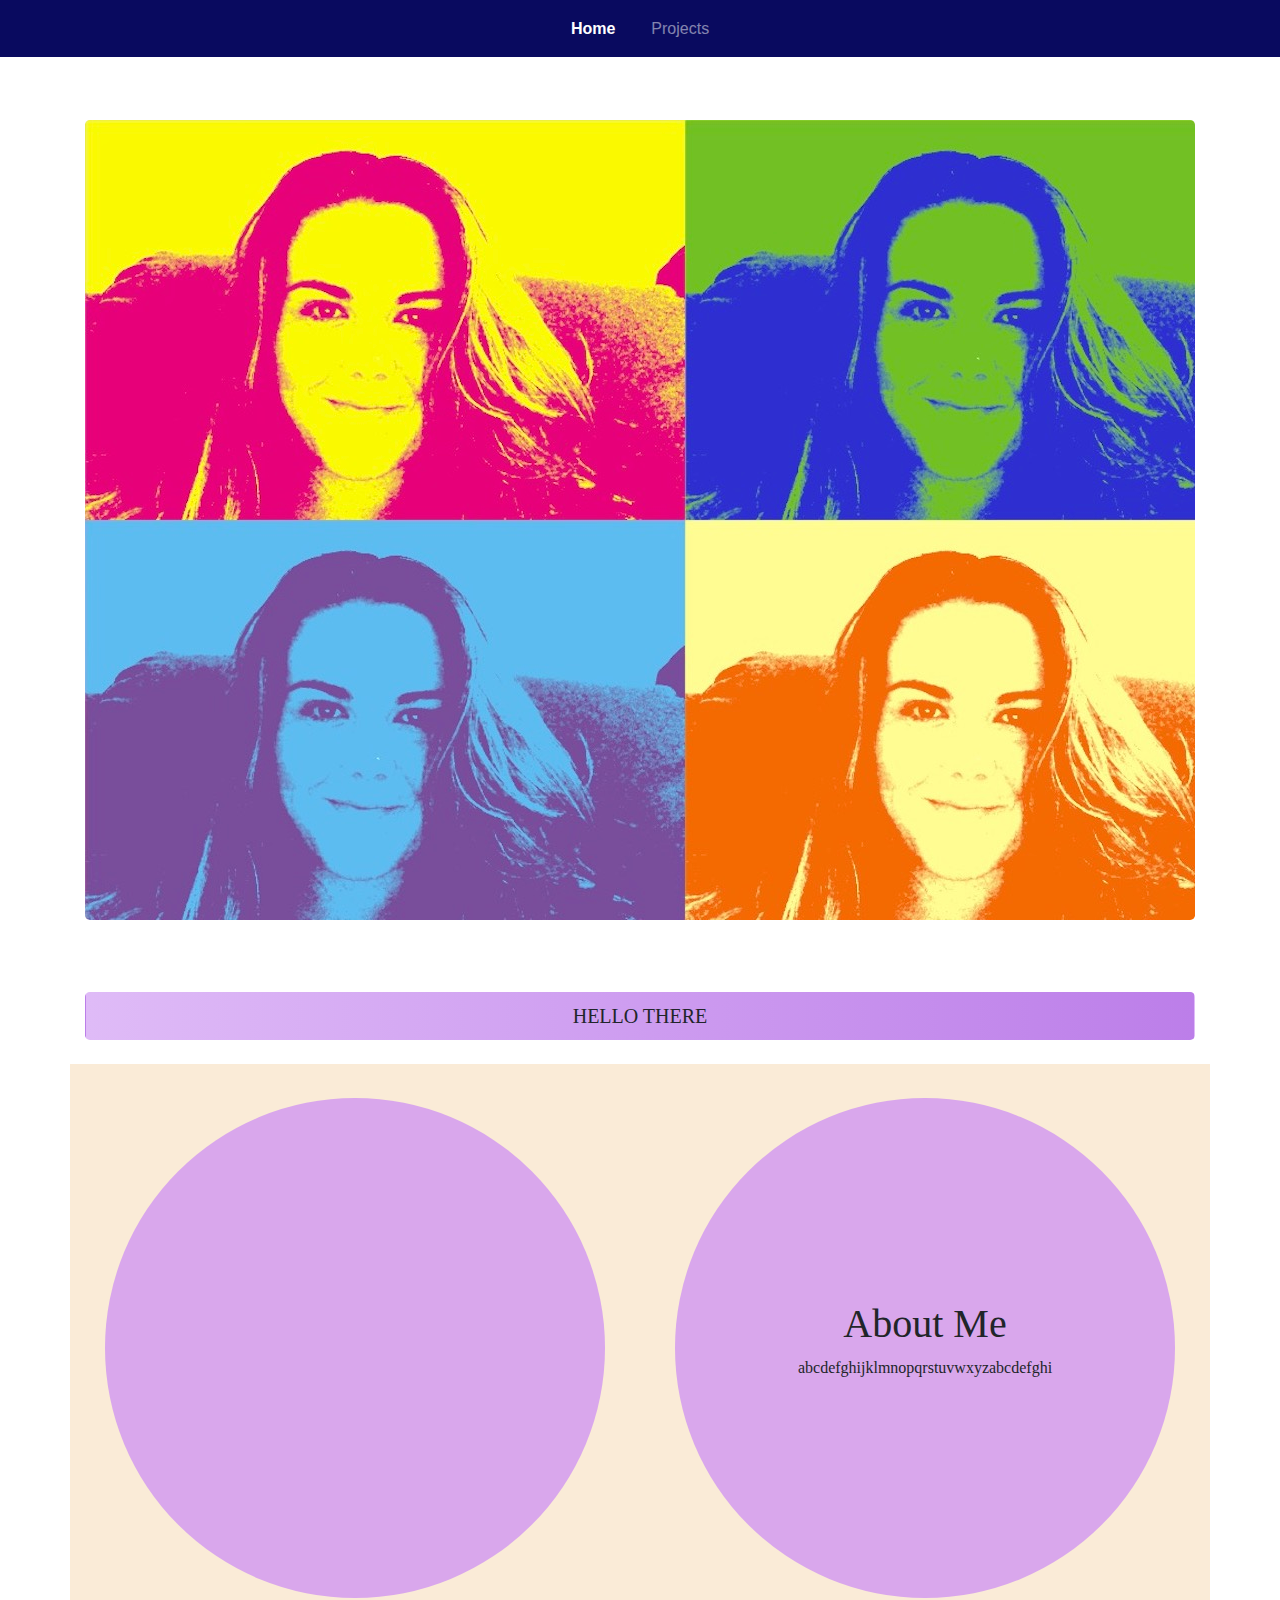
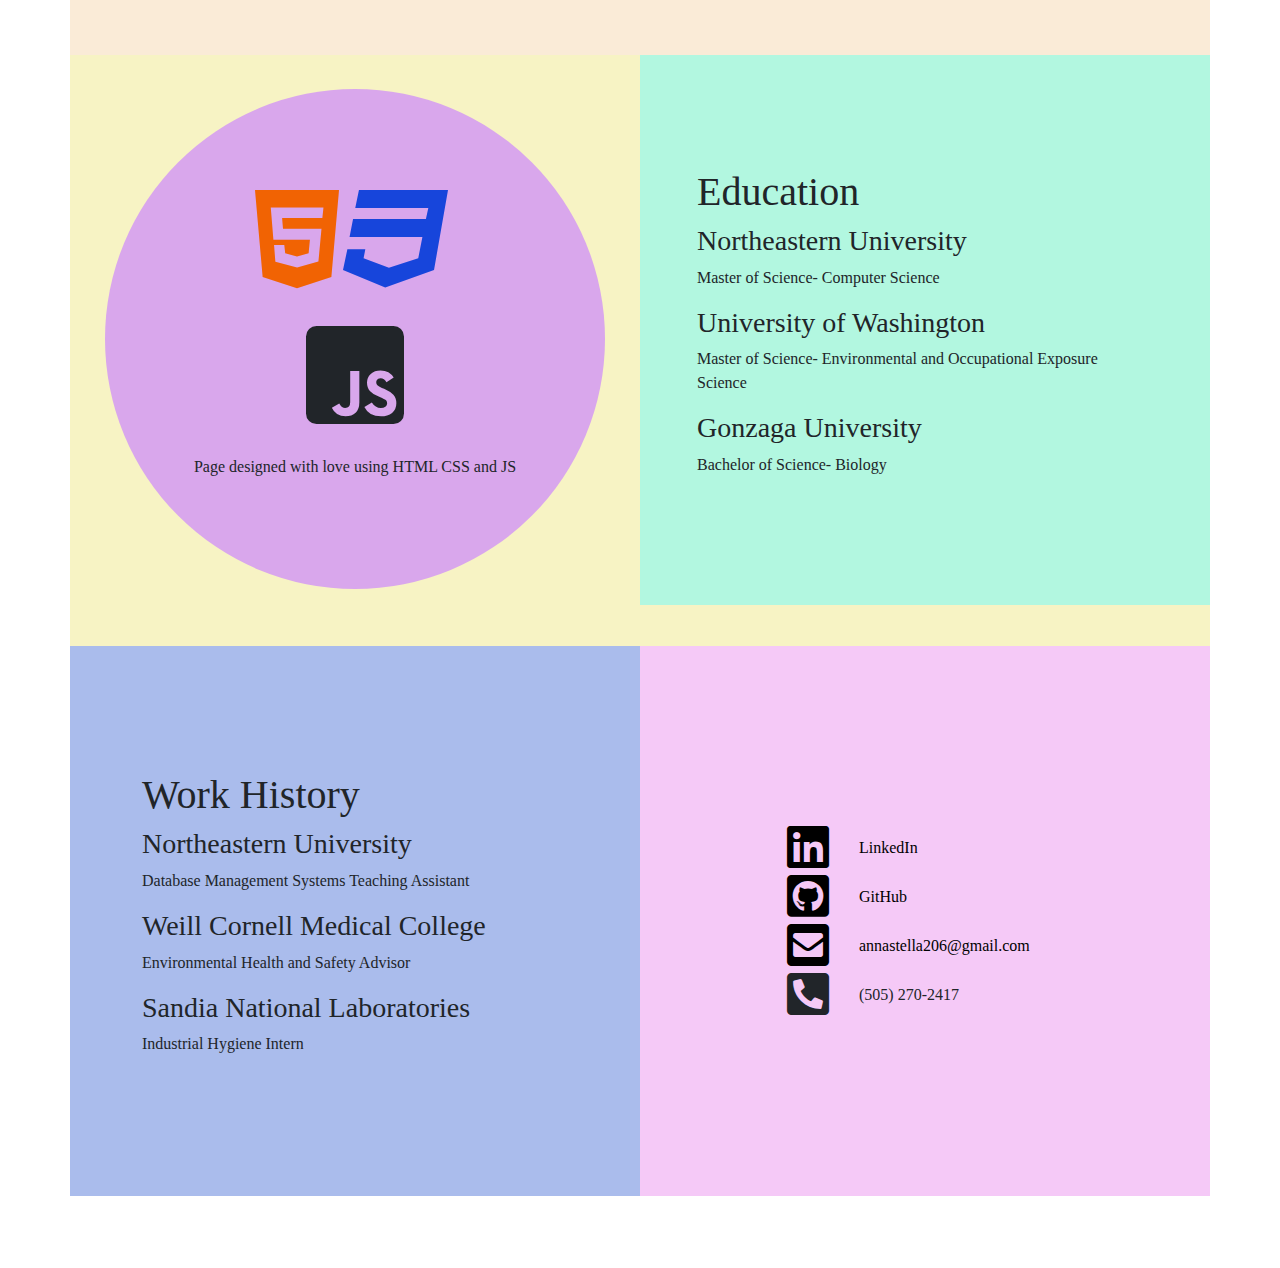
==== index.html @ 169d5876 "Index and project responsive" ====
<!DOCTYPE html>

<html lang="en">
    <head>
        <meta charset="utf-8"/>
        <meta name="viewport" content="width=device-width, initial-scale=1"/>
        <link rel="stylesheet" href="https://stackpath.bootstrapcdn.com/bootstrap/4.4.1/css/bootstrap.min.css" 
        integrity="sha384-Vkoo8x4CGsO3+Hhxv8T/Q5PaXtkKtu6ug5TOeNV6gBiFeWPGFN9MuhOf23Q9Ifjh" crossorigin="anonymous">
        <link href="/font-awesome/css/all.css" rel="stylesheet"/>
        <link href="styles.css" rel="stylesheet"/>
        <script src="/script.js"></script>
        <title>Anna Norte</title>
    </head>
    <body>
        <header>
        <div class="container-fluid">
            <nav class="navbar fixed-top navbar-expand-lg navbar-dark custom-navbar-center" style="background-color: rgb(9, 10, 95);">
                <button class="navbar-toggler" type="button" data-toggle="collapse" data-target="#navigation" aria-controls="navigation" aria-expanded="false" aria-label="Toggle navigation">
                    <span class="navbar-toggler-icon"></span>
                </button>
                <div class="collapse navbar-collapse justify-content-center" id="navigation" style="font-family: 'Lucida Sans', 'Lucida Sans Regular', 'Lucida Grande', 'Lucida Sans Unicode', Geneva, Verdana, sans-serif;">
                    <ul class="navbar-nav">
                        <li class="nav-item custom-nav-item">
                            <a class="nav-link active" href="#">
                                <div>Home</div>
                            </a>
                        </li>
                        <li class="nav-item custom-nav-item">
                            <a class="nav-link" href="/projects.html">
                                <div>Projects</div>
                            </a>
                        </li>
                    </ul>
                </div>
            </nav>
        </div>
        </header><br/><br/><br/><br/><br/>

        <div class="main container">
            <div class="jumbotron"></div>
            <br/><br/><br/>
            <a href="/projects.html"><button type="button" class="btn btn-lg the-button col-12">Hello There</button></a>
            <br/>
            <br/>
            <div class="row" style="background-color: antiquewhite;">
                <div class="col-auto frame">
                    <!-- <img class="anna" src="/anna_600.jpg"/> -->
                    <img class="anna" src="/anna_600.jpg"/>
                    <!-- <img src="LOGO2.jpeg" style="margin-top: 10%; margin-left: 7%; height: 80%;"/> -->
                </div>
                <div class="col-auto frame">
                    <div class="frame-text">
                    <h1 style="text-align: center;">About Me</h1>
                    <p style="text-align: center;">
                        abcdefghijklmnopqrstuvwxyzabcdefghi
                    </p>
                    </div>
                </div>
            </div>
            <div class="row" style="background-color: rgb(247, 243, 196);">
                <div class="col-auto frame">
                    <div class="frame-text" style="text-align: center;">
                        <i class="fab fa-html5 fa-7x" style="color:  rgb(241, 99, 3);"></i>
                        <i class="fab fa-css3 fa-7x" style="color:  rgb(23, 69, 219);"></i>
                        <br/><br/>
                        <i class="fab fa-js-square fa-7x"></i>
                        <!-- <i class="fab fa-bootstrap fa-5x" style="color:  rgb(96, 45, 236);"></i> -->
                        <p><br/>Page designed with love using HTML CSS and JS
                    </div>
                </div>
                <div class="col-lg-6 col-md-12 col-sm-12  the-flex" style="background-color: rgb(178, 247, 224); height: 550px; border-radius: 0%;">
                    <div class="row frame-text">
                        <!-- <div class="col-2 my-auto"> -->
                        <!-- <div class="col-4" style="margin-top: 0.1%;"></div> -->
                            <!-- <i class="fa fa-graduation-cap fa-7x"></i> -->
                            <!-- <br/><br/> -->
                        <!-- </div> -->
                        <div class="col-12">
                            <h1>Education</h1>
                            <h3>Northeastern University</h3>
                            <p> Master of Science- Computer Science </p>
                            <h3>University of Washington</h3>
                            <p> Master of Science- Environmental and Occupational Exposure Science </p>
                            <h3>Gonzaga University</h3>
                            <p> Bachelor of Science- Biology </p>
                        </div>
                    </div>
                </div>
            </div>
            <div class="row" style="background-color: rgb(247, 243, 196);">
                <div class="col-lg-6 col-md-12 col-sm-12  the-flex" style="background-color: rgb(170, 188, 236); height: 550px; border-radius: 0%;">
                    <div class="col-12 frame-text">
                        <h1>Work History</h1>
                        <h3>Northeastern University</h3>
                        <p> Database Management Systems Teaching Assistant </p>
                        <h3>Weill Cornell Medical College</h3>
                        <p> Environmental Health and Safety Advisor </p>
                        <h3>Sandia National Laboratories</h3>
                        <p> Industrial Hygiene Intern </p>
                    </div>
                </div>
                <div class="col-lg-6 col-md-12 col-sm-12 the-flex" style="background-color: rgb(245, 201, 247); height: 550px; border-radius: 0%;">
                    <div class="frame-text">
                    <div class="row">
                        <div class="col-4" style="text-align: end;">
                            <a class="contacts" href="https://www.linkedin.com/in/annanorte/"><i class="fab fa-linkedin fa-3x"></i></a>
                        </div>
                        <div class="col-7 my-auto" style="text-align: start;">
                            <a class="contacts" href="https://www.linkedin.com/in/annanorte/"> LinkedIn </a>
                        </div>
                    </div>
                    <div class="row">
                        <div class="col-4" style="text-align: end;">
                            <a class="contacts" href="https://github.com/annastella123"><i class="fab fa-github-square fa-3x"></i></a>
                        </div>
                        <div class="col-7 my-auto" style="text-align: start;">
                            <a class="contacts" href="https://github.com/annastella123"> GitHub </a>
                        </div>
                    </div>
                    <div class="row">
                        <div class="col-4" style="text-align: end;">
                            <a class="contacts" href="mailto: annastella206@gmail.com"><i class="fa fa-envelope-square fa-3x"></i></a>
                        </div>
                        <div class="col-7 my-auto" style="text-align: start;">
                            <a class="contacts" href="mailto: annastella206@gmail.com"> annastella206@gmail.com </a>
                        </div>
                    </div>
                    <div class="row">
                        <div class="col-4" style="text-align: end;">
                            <i class="fa fa-phone-square-alt fa-3x"></i>
                        </div>
                        <div class="col-7 my-auto" style="text-align: start;">
                            <a> (505) 270-2417 </a> 
                        </div>
                    </div>
                    </div>
                </div>
            </div>
        </div>

        </div>


        <br/><br/><br/>
        <footer style="color:  rgb(31, 130, 223);">
            <!-- <i class="fa fa-database fa-5x"></i>
            <i class="far fa-star fa-5x"></i>
            <i class="fab fa-google fa-5x"></i>
            <i class="fab fa-node fa-5x"></i>
            <i class="fab fa-android fa-5x" style="color:  rgb(118, 230, 151);"></i>
            <i class="fab fa-bootstrap fa-5x" style="color:  rgb(96, 45, 236);"></i>
            <i class="fab fa-youtube-square fa-5x" style="color:  rgb(211, 40, 63);"></i> -->
        </footer>
        <script src="https://code.jquery.com/jquery-3.4.1.slim.min.js" integrity="sha384-J6qa4849blE2+poT4WnyKhv5vZF5SrPo0iEjwBvKU7imGFAV0wwj1yYfoRSJoZ+n" crossorigin="anonymous"></script>
        <script src="https://cdn.jsdelivr.net/npm/popper.js@1.16.0/dist/umd/popper.min.js" integrity="sha384-Q6E9RHvbIyZFJoft+2mJbHaEWldlvI9IOYy5n3zV9zzTtmI3UksdQRVvoxMfooAo" crossorigin="anonymous"></script>
        <script src="https://stackpath.bootstrapcdn.com/bootstrap/4.4.1/js/bootstrap.min.js" integrity="sha384-wfSDF2E50Y2D1uUdj0O3uMBJnjuUD4Ih7YwaYd1iqfktj0Uod8GCExl3Og8ifwB6" crossorigin="anonymous"></script>
    </body>
---- styles.css ----
body {
    /* background-color: rgb(212, 218, 250); */
    background-color: white;
    /* background: url(/1200.jpg) no-repeat; */
    background-size: cover;
    /* font-family: Arial, Helvetica, sans-serif; */
    font-family: Georgia, 'Times New Roman', Times, serif;
}

img {
    display: inline;
    margin: 0 auto;
    height: 100%;
    width: auto;
}

.frame {
    margin: auto;
    margin-top: 3%;
    margin-bottom: 5%;
    width: 500px;
    height: 500px;
    position: relative;
    overflow: hidden;
    border-radius: 50%;
    /* background-color: rgb(223, 187, 247); */
    background-color: rgb(217, 167, 236);
}
.frame-text {
    width: 80%;
    height: auto;
    position: absolute;
    top: 50%;
    left: 50%;
    transform: translate(-50%, -50%);
    word-wrap:break-word ;
}

.post-it {
    margin: 15%;
}

#navigation {
    margin-top: 1px;
    margin-bottom: 0;
}
.custom-nav-item{
    margin-inline-start: 10px;
    margin-inline-end: 10px;
    text-align: center;
}

.nav-item a:hover{
    text-decoration: none;
    font-weight: bold;
}

.nav-item a.active{
    font-weight: bold;
}

#logo{
    padding: 5px;
    width: 70%;
}

.nav-link span{
    vertical-align: top;
}

.jumbotron{
    margin: auto;
    width: 100%;
}
.the-button {
    background: linear-gradient(to right, rgb(223, 187, 247), rgb(188, 126, 233));
    font-weight: 50;
    text-transform: uppercase;
}
.the-button:hover {
    background: linear-gradient(to left, rgb(223, 187, 247), rgb(188, 126, 233));
}

.contacts {
    color: black;
}

.contacts:hover {
    color:rgb(42, 113, 219);
    text-decoration: none;
}

.anna {
    display: inline;
    margin: 0 auto;
    height: 100%;
    width: auto;
    margin-left: -15px; 
}

@media (min-width: 1200px) {
    .jumbotron{
        background: url(/1200.jpg) no-repeat;
        background-size: cover;
        height: 800px;
    }
}

@media (min-width: 992px) and (max-width: 1199px) {
    .jumbotron{
        background: url(/992.jpg) no-repeat;
        background-size: cover;
        height: 661px;
    }
    .video {
        width: 450px;
        height: 315px;
    }
    .the-flex {
        flex: none;
        max-width: none;
    }
}

@media (min-width: 768px) and (max-width: 991px) {
    .jumbotron{
        background: url(/768.jpg) no-repeat;
        background-size: cover;
        height: 511px;
    }
    
    .video {
        width: 300px;
        height: 200px;
    }
}

@media (min-width: 525px) and  (max-width: 767px) {
    .jumbotron{
        background: url(/375.jpg) no-repeat;
        background-size: cover;
        background-position: center;
        height: 300px;
    }
    .frame {
        margin: none;
        margin-top: 0%;
        margin-bottom: 0%;
        width: 550px;
        height: 550px;
        position: relative;
        overflow: hidden;
        border-radius: 0%;
        /* background-color: rgb(223, 187, 247); */
        background-color: rgb(217, 167, 236);
    }
    .video {
        width: 300px;
        height: 200px;
    }
}

@media (max-width: 524px) {
    .jumbotron{
        background: url(/375.jpg) no-repeat;
        background-size: cover;
        background-position: center;
        height: 300px;
    }
    .frame {
        margin: none;
        margin-top: 0%;
        margin-bottom: 0%;
        width: 550px;
        height: 550px;
        position: relative;
        overflow: hidden;
        border-radius: 0%;
        /* background-color: rgb(223, 187, 247); */
        background-color: rgb(217, 167, 236);
    }
    .anna {
        margin: auto;
        width: 355px;
        height: 355px;
        position: absolute;
        top: 50%;
        left: 50%;
        transform: translate(-50%, -50%);
    }
    .video {
        width: 300px;
        height: 200px;
    }
}
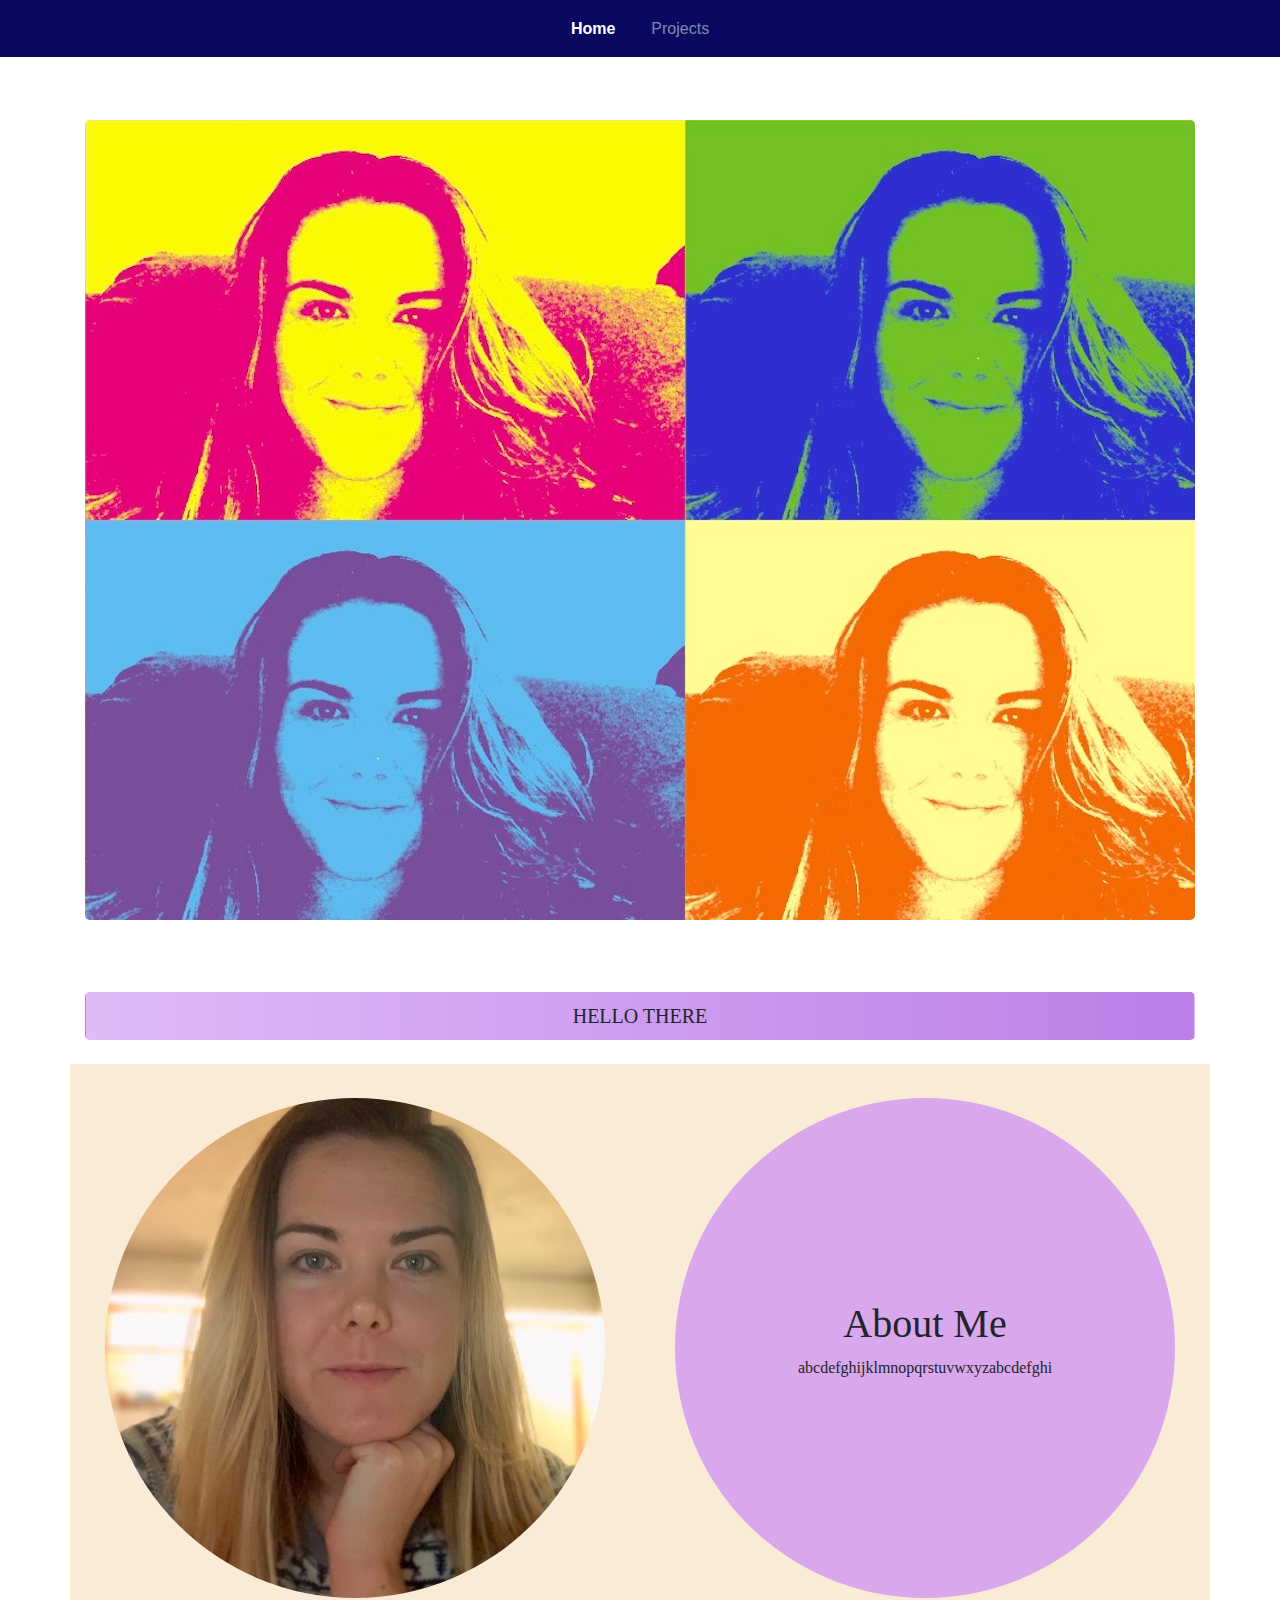
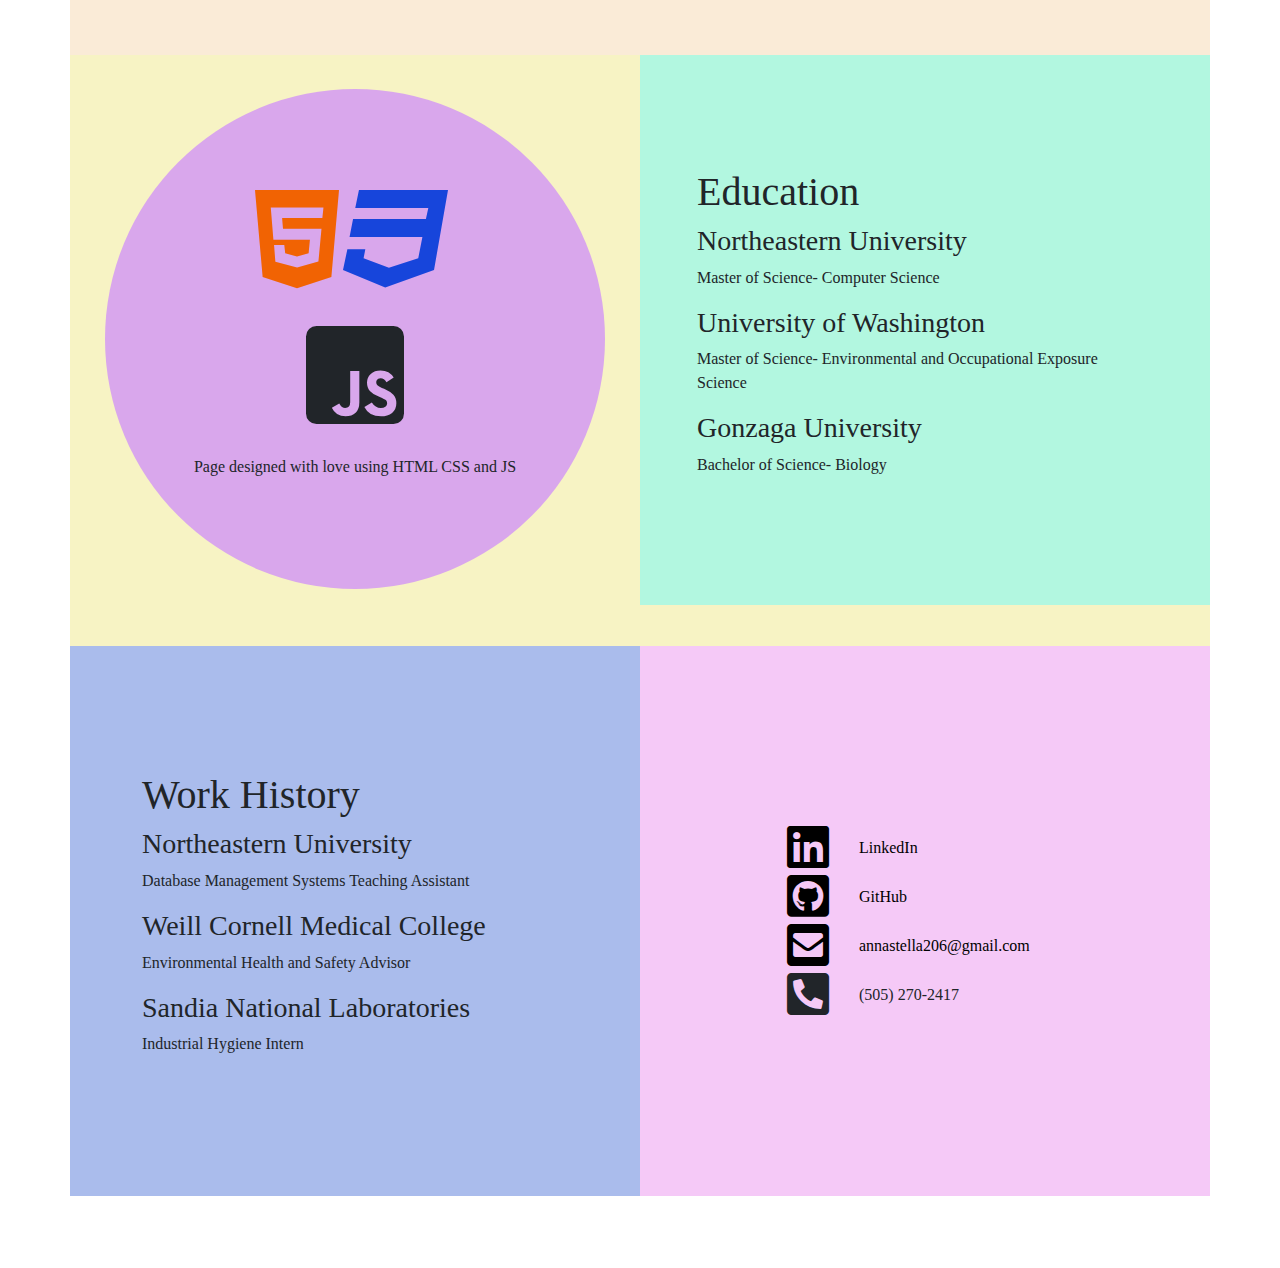
==== commit 2d44ecfb: "Images" ====
--- a/index.html
+++ b/index.html
@@ -45,7 +45,7 @@
             <div class="row" style="background-color: antiquewhite;">
                 <div class="col-auto frame">
                     <!-- <img class="anna" src="/anna_600.jpg"/> -->
-                    <img class="anna" src="/anna_600.jpg"/>
+                    <img class="anna" src="images/anna_600.jpg"/>
                     <!-- <img src="LOGO2.jpeg" style="margin-top: 10%; margin-left: 7%; height: 80%;"/> -->
                 </div>
                 <div class="col-auto frame">
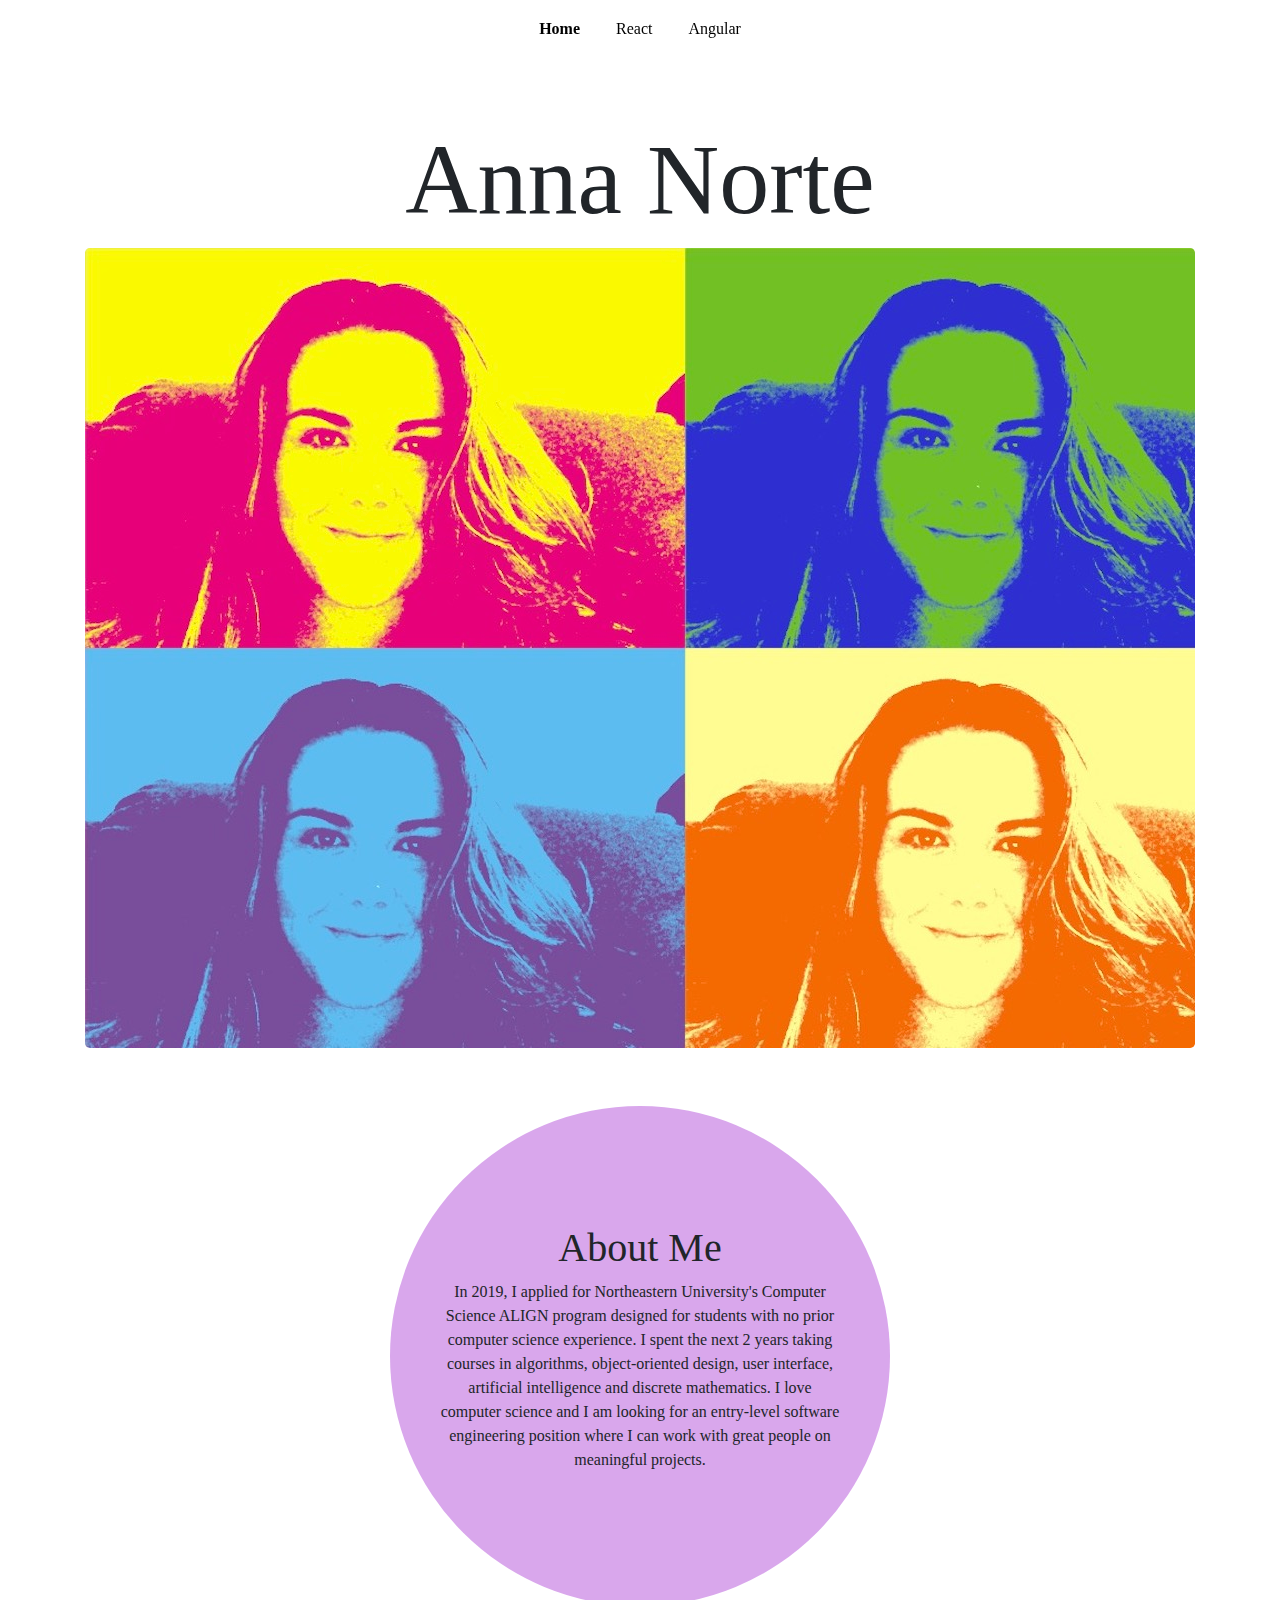
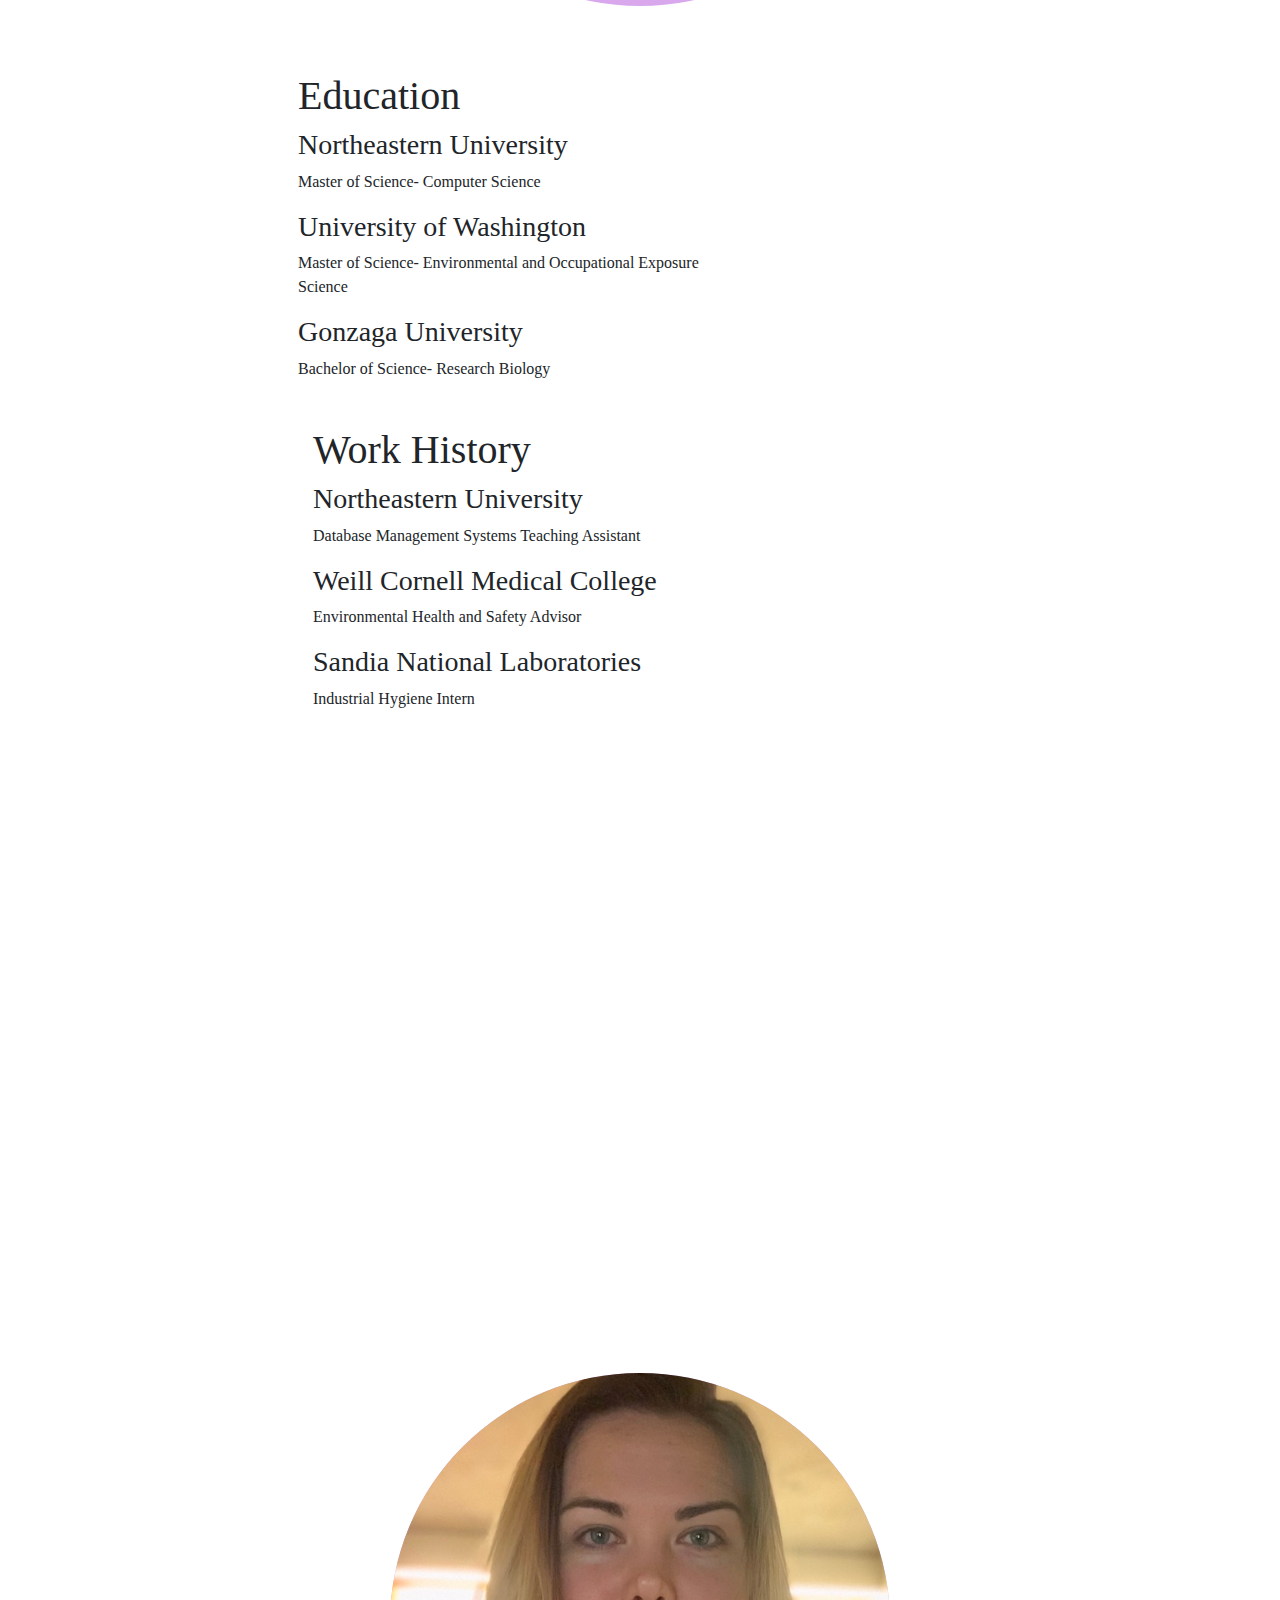
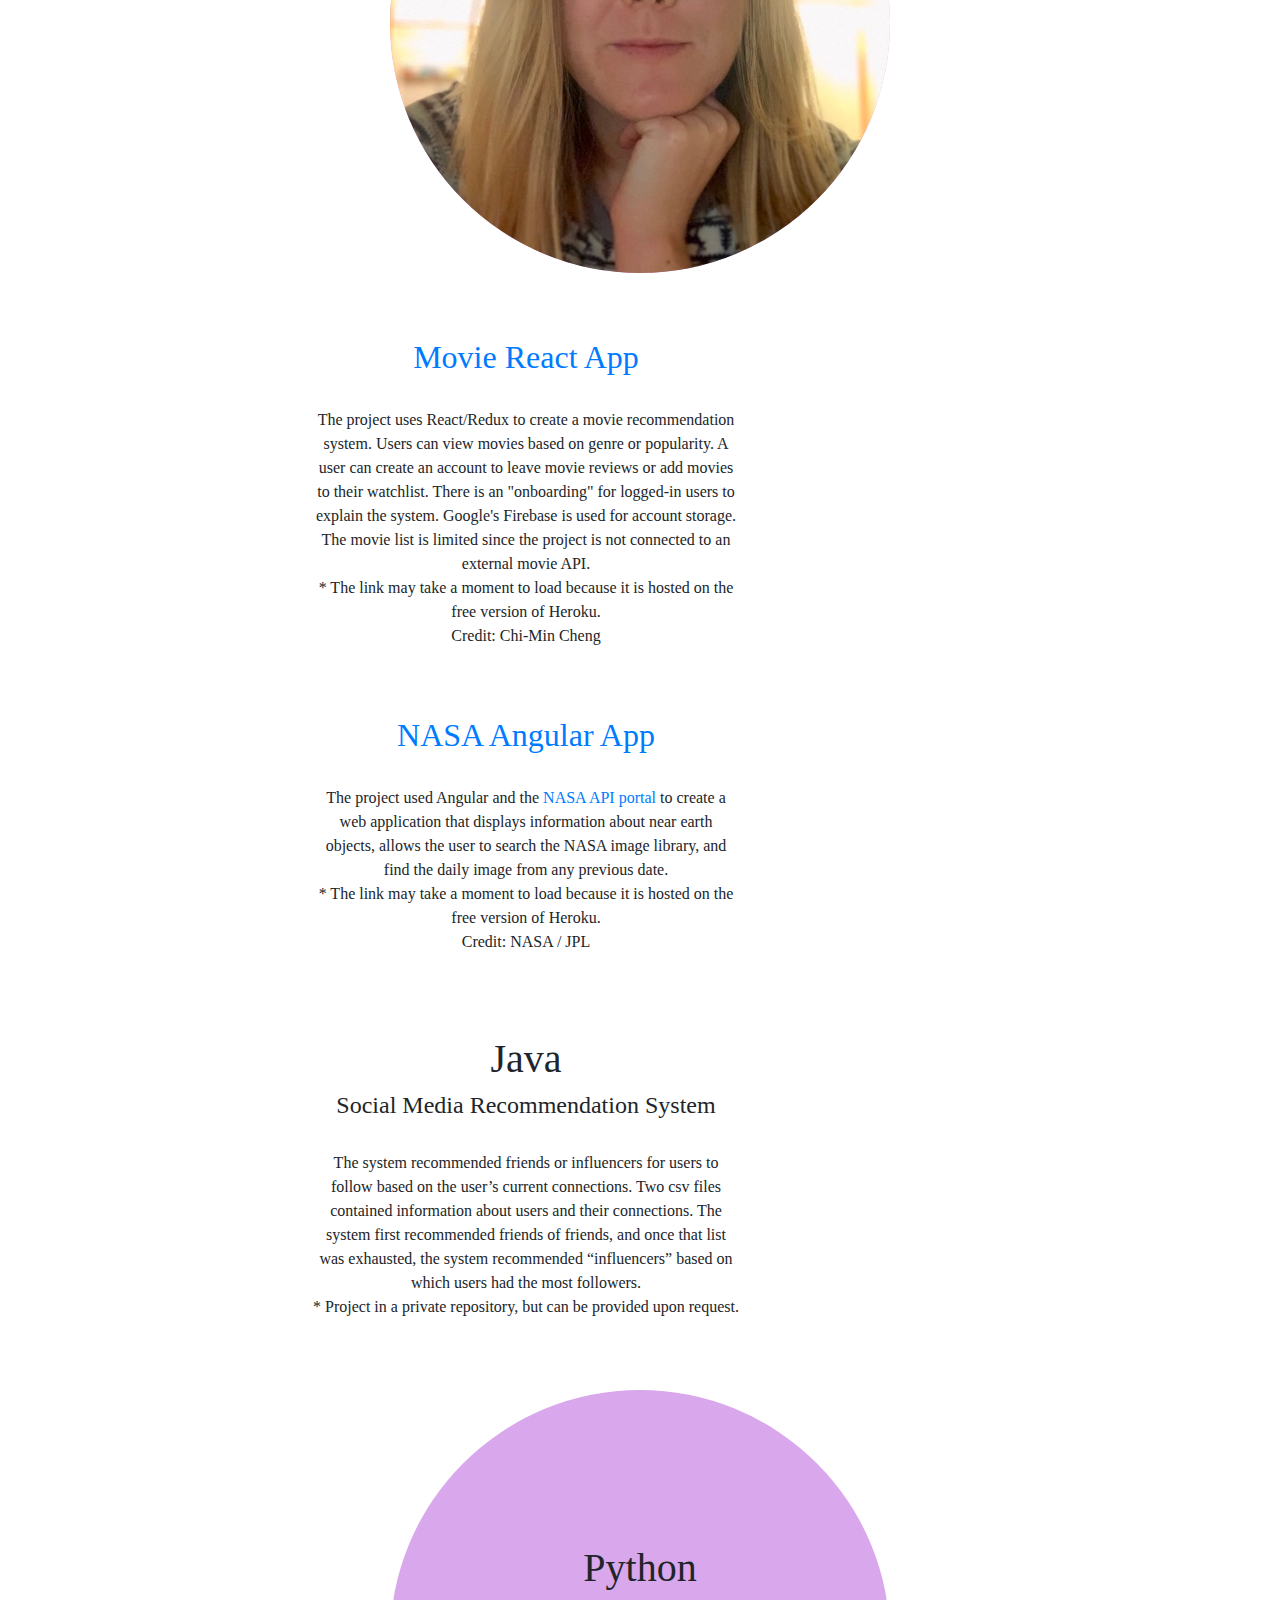
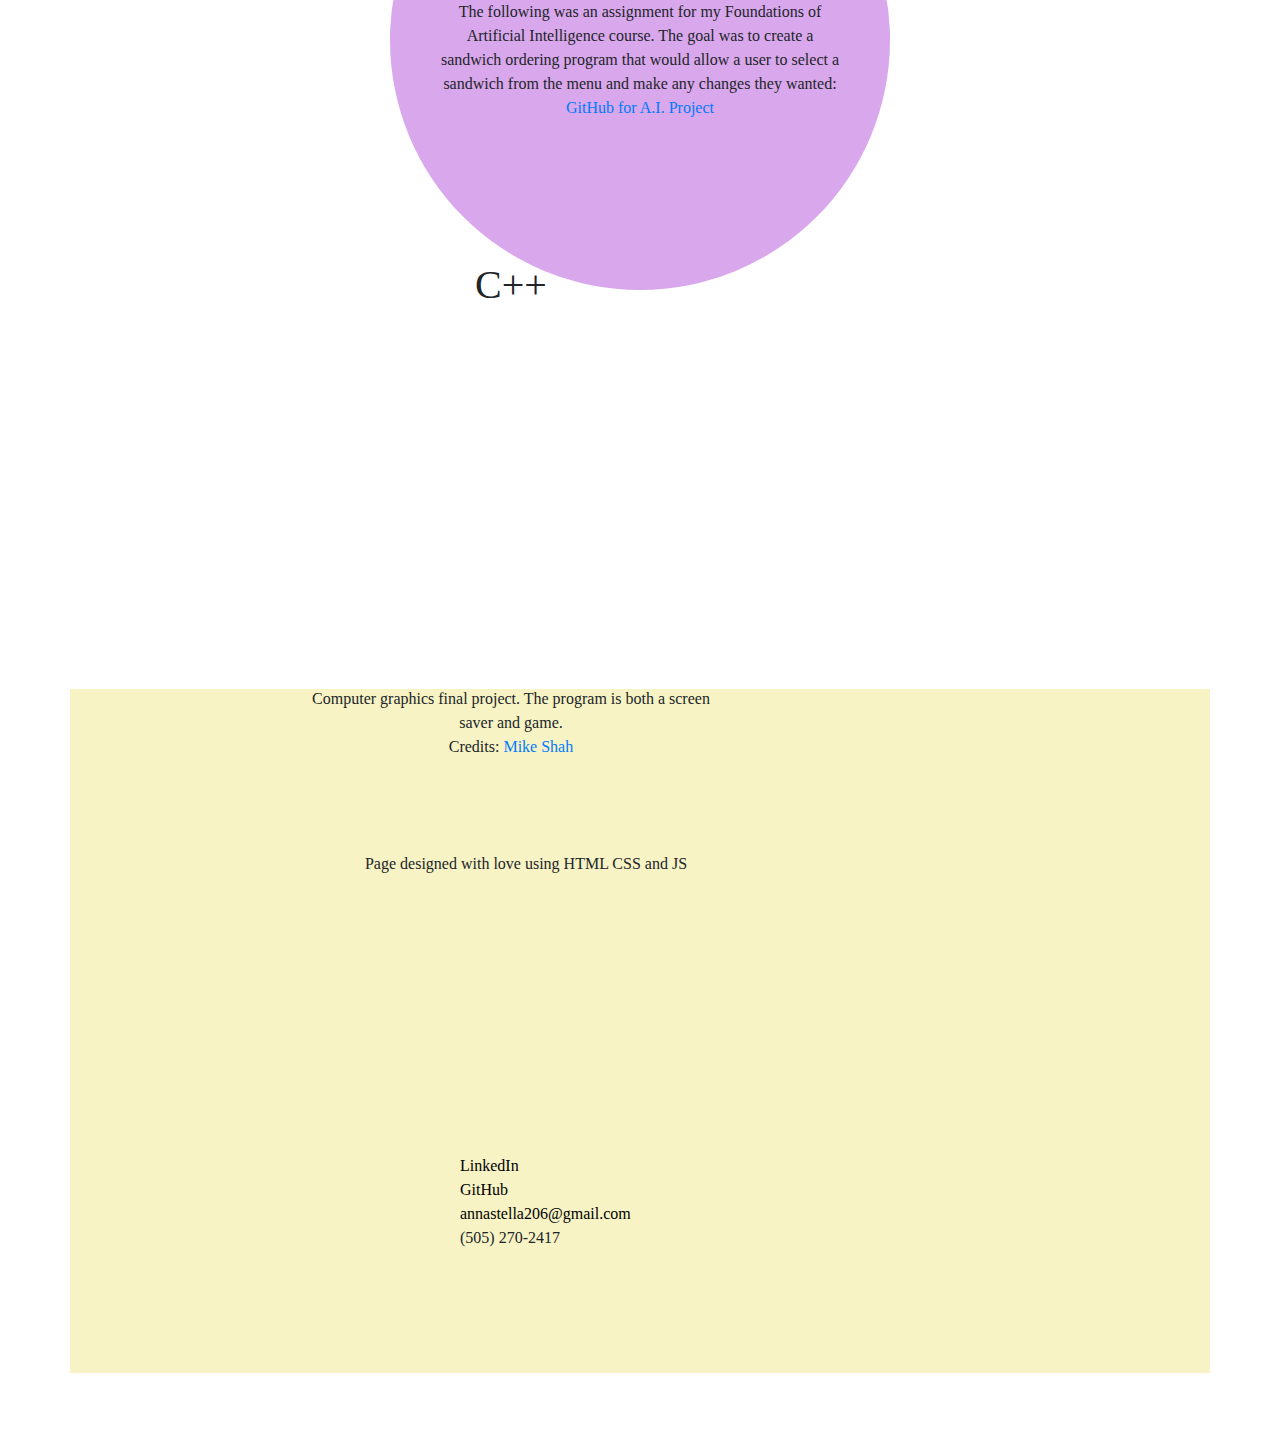
==== commit ecbedd95: "Video autoplay off" ====
--- a/index.html
+++ b/index.html
@@ -6,7 +6,7 @@
         <meta name="viewport" content="width=device-width, initial-scale=1"/>
         <link rel="stylesheet" href="https://stackpath.bootstrapcdn.com/bootstrap/4.4.1/css/bootstrap.min.css" 
         integrity="sha384-Vkoo8x4CGsO3+Hhxv8T/Q5PaXtkKtu6ug5TOeNV6gBiFeWPGFN9MuhOf23Q9Ifjh" crossorigin="anonymous">
-        <link href="/font-awesome/css/all.css" rel="stylesheet"/>
+        <link href="images/font-awesome/css/all.css" rel="stylesheet"/>
         <link href="styles.css" rel="stylesheet"/>
         <script src="/script.js"></script>
         <title>Anna Norte</title>
@@ -14,20 +14,28 @@
     <body>
         <header>
         <div class="container-fluid">
-            <nav class="navbar fixed-top navbar-expand-lg navbar-dark custom-navbar-center" style="background-color: rgb(9, 10, 95);">
+
+            <!-- Navigation Bar ------------------------------------------------------------------------------- --> 
+
+            <nav class="navbar fixed-top navbar-expand-lg navbar-dark custom-navbar-center blue">
                 <button class="navbar-toggler" type="button" data-toggle="collapse" data-target="#navigation" aria-controls="navigation" aria-expanded="false" aria-label="Toggle navigation">
                     <span class="navbar-toggler-icon"></span>
                 </button>
-                <div class="collapse navbar-collapse justify-content-center" id="navigation" style="font-family: 'Lucida Sans', 'Lucida Sans Regular', 'Lucida Grande', 'Lucida Sans Unicode', Geneva, Verdana, sans-serif;">
+                <div class="collapse navbar-collapse justify-content-center" id="navigation">
                     <ul class="navbar-nav">
                         <li class="nav-item custom-nav-item">
                             <a class="nav-link active" href="#">
-                                <div>Home</div>
+                                <div style="color: black;">Home</div>
                             </a>
                         </li>
                         <li class="nav-item custom-nav-item">
-                            <a class="nav-link" href="/projects.html">
-                                <div>Projects</div>
+                            <a class="nav-link" href="https://react-quarantine-movies.herokuapp.com/" target="_blank">
+                                <div style="color: black;">React</div>
+                            </a>
+                        </li>
+                        <li class="nav-item custom-nav-item">
+                            <a class="nav-link" href="https://web-dev-nasa-project.herokuapp.com/" target="_blank">
+                                <div style="color: black;">Angular</div>
                             </a>
                         </li>
                     </ul>
@@ -37,44 +45,42 @@
         </header><br/><br/><br/><br/><br/>
 
         <div class="main container">
+            <h1 style="text-align: center; font-size: 100px;">Anna Norte</h1>
+
+            <!-- Jumbotron with image ------------------------------------------------------------------------------- -->
             <div class="jumbotron"></div>
-            <br/><br/><br/>
-            <a href="/projects.html"><button type="button" class="btn btn-lg the-button col-12">Hello There</button></a>
             <br/>
-            <br/>
-            <div class="row" style="background-color: antiquewhite;">
-                <div class="col-auto frame">
-                    <!-- <img class="anna" src="/anna_600.jpg"/> -->
-                    <img class="anna" src="images/anna_600.jpg"/>
-                    <!-- <img src="LOGO2.jpeg" style="margin-top: 10%; margin-left: 7%; height: 80%;"/> -->
-                </div>
-                <div class="col-auto frame">
+
+            <!-- Row 1 ------------------------------------------------------------------------------- -->
+
+            <div class="row">
+                <div class="col-auto frame blue">
                     <div class="frame-text">
                     <h1 style="text-align: center;">About Me</h1>
-                    <p style="text-align: center;">
-                        abcdefghijklmnopqrstuvwxyzabcdefghi
+                    <p style="text-align: center;"> 
+                        In 2019, I applied for Northeastern University's Computer Science ALIGN program 
+                        designed for students with no prior computer science experience. I spent the next 2 years taking courses in algorithms, 
+                        object-oriented design, user interface, artificial intelligence and discrete mathematics. I love computer science and 
+                        I am looking for an entry-level software engineering position where I can work with great people on meaningful projects.
                     </p>
                     </div>
                 </div>
-            </div>
-            <div class="row" style="background-color: rgb(247, 243, 196);">
-                <div class="col-auto frame">
-                    <div class="frame-text" style="text-align: center;">
-                        <i class="fab fa-html5 fa-7x" style="color:  rgb(241, 99, 3);"></i>
-                        <i class="fab fa-css3 fa-7x" style="color:  rgb(23, 69, 219);"></i>
-                        <br/><br/>
-                        <i class="fab fa-js-square fa-7x"></i>
-                        <!-- <i class="fab fa-bootstrap fa-5x" style="color:  rgb(96, 45, 236);"></i> -->
-                        <p><br/>Page designed with love using HTML CSS and JS
-                    </div>
-                </div>
-                <div class="col-lg-6 col-md-12 col-sm-12  the-flex" style="background-color: rgb(178, 247, 224); height: 550px; border-radius: 0%;">
+                <!-- <div class="col-lg-6 col-md-12 col-sm-12 the-flex post-it" style="background-color: rgb(168, 225, 252);">
                     <div class="row frame-text">
-                        <!-- <div class="col-2 my-auto"> -->
-                        <!-- <div class="col-4" style="margin-top: 0.1%;"></div> -->
-                            <!-- <i class="fa fa-graduation-cap fa-7x"></i> -->
-                            <!-- <br/><br/> -->
-                        <!-- </div> -->
+                        <div class="col-12" style="text-align: center;">
+                            <h1>About Me</h1>
+                            <h3>Northeastern University</h3>
+                            <p> abcdefghijklmnopqrstuvwxyzabcdefghi</p>
+                        </div>
+                    </div>
+                </div> -->
+                <!-- ------------------------------------------------------------------------------------ -->
+                <!-- <div class="col-auto frame" style="background-color:white;">
+                    <img src="images/LOGO2.jpeg" style="margin-top: 10%; margin-left: 5%; height: 80%;"/>
+                </div> -->
+
+                <div class="col-lg-6 col-md-12 col-sm-12 the-flex post-it teal">
+                    <div class="row frame-text">
                         <div class="col-12">
                             <h1>Education</h1>
                             <h3>Northeastern University</h3>
@@ -82,13 +88,16 @@
                             <h3>University of Washington</h3>
                             <p> Master of Science- Environmental and Occupational Exposure Science </p>
                             <h3>Gonzaga University</h3>
-                            <p> Bachelor of Science- Biology </p>
-                        </div>
-                    </div>
-                </div>
-            </div>
-            <div class="row" style="background-color: rgb(247, 243, 196);">
-                <div class="col-lg-6 col-md-12 col-sm-12  the-flex" style="background-color: rgb(170, 188, 236); height: 550px; border-radius: 0%;">
+                            <p> Bachelor of Science- Research Biology </p>
+                        </div>
+                    </div>
+                </div>
+            </div>
+
+            <!-- Row 2 ------------------------------------------------------------------------------- -->
+
+            <div class="row">
+                <div class="col-lg-6 col-md-12 col-sm-12 the-flex post-it pink">
                     <div class="col-12 frame-text">
                         <h1>Work History</h1>
                         <h3>Northeastern University</h3>
@@ -99,25 +108,169 @@
                         <p> Industrial Hygiene Intern </p>
                     </div>
                 </div>
-                <div class="col-lg-6 col-md-12 col-sm-12 the-flex" style="background-color: rgb(245, 201, 247); height: 550px; border-radius: 0%;">
-                    <div class="frame-text">
-                    <div class="row">
+                 <!-- ------------------------------------------------------------------------------------ -->
+                <div class="col-auto frame" style="background-color:white;">
+                    <img class="blue-logo" src="images/LOGO2.jpeg" style="height: 80%;"/>
+                </div>
+            </div>
+
+            <!-- Row 3 ------------------------------------------------------------------------------- -->
+
+            <!-- <div class="row" style="background-color: rgb(247, 243, 196);">
+
+                <div class="col-lg-6 col-md-12 col-sm-12 the-flex" style="background-color: rgb(239, 178, 247);">
+                    <div class="row frame-text">
+                        <div class="col-12">
+                            <h1>Blank</h1>
+                        </div>
+                    </div>
+                </div> -->          
+                <!-- ------------------------------------------------------------------------------------ -->
+                <!-- <div class="col-auto frame">
+                    <div class="frame-text" style="text-align: center;">
+                        <p><br/>Blank</p>
+                    </div>
+                </div>
+            </div> -->
+
+            <!-- Row 4 ------------------------------------------------------------------------------- -->
+
+            <div class="row">
+                <div class="col-auto frame">
+                    <!-- <img class="anna" src="/anna_600.jpg"/> -->
+                    <img class="anna" src="images/anna_600.jpg" alt="profile-image"/>
+                    <!-- <img src="LOGO2.jpeg" style="margin-top: 10%; margin-left: 7%; height: 80%;"/> -->
+                </div>
+                <!-- ------------------------------------------------------------------------------------ -->
+                <div class="col-lg-6 col-md-12 col-sm-12 the-flex post-it peach">
+                    <div class="frame-text">
+                       <div class="col-12" style="text-align: center;">
+                        <a class="react-link" href="https://react-quarantine-movies.herokuapp.com/" target="_blank">
+                           <i class="fab fa-react fa-6x" style="color: rgb(63, 210, 236);"></i>
+                           <h2>Movie React App</h2>
+                        </a>
+                        <p><br/>The project uses React/Redux to create a movie recommendation system. 
+                            Users can view movies based on genre or popularity.
+                            A user can create an account to leave movie reviews or add movies to their watchlist. 
+                            There is an "onboarding" for logged-in users to explain the system.
+                            Google's Firebase is used for account storage. 
+                            The movie list is limited since the project is not connected to an external movie API.
+                            <br/>* The link may take a moment to load because it is hosted on the free version of Heroku.
+                            <br/>Credit: Chi-Min Cheng
+                        </p>
+                       </div>
+                     </div>
+                </div>
+            </div>
+
+            <!-- Row 5 ------------------------------------------------------------------------------- -->
+
+            <div class="row">                
+                <div class="col-lg-6 col-md-12 col-sm-12 the-flex post-it lavender">
+                    <div class="frame-text">
+                       <div class="col-12" style="text-align: center;">
+                        <a class="angular-link" href="https://web-dev-nasa-project.herokuapp.com/" target="_blank">
+                            <i class="fab fa-angular fa-6x" style="color:  rgb(211, 40, 63);"></i>
+                            <h2>NASA Angular App</h2>
+                         </a>
+                         <p><br/>The project used Angular and the <a href="https://api.nasa.gov/">NASA API portal</a> to create a web application 
+                            that displays information about near earth objects, allows the user to search the NASA image library, 
+                            and find the daily image from any previous date.
+                            <br/>* The link may take a moment to load because it is hosted on the free version of Heroku.
+                            <br/>Credit: NASA / JPL
+                        </p>
+                       </div>
+                     </div>
+                </div>
+                <!-- ------------------------------------------------------------------------------------ -->
+                <div class="col-lg-6 col-md-12 col-sm-12 the-flex post-it blue">
+                    <div class="frame-text">
+                       <div class="col-12" style="text-align: center;">
+                            <i class="fab fa-java fa-5x"></i>
+                            <h1>Java</h1>
+                            <h4>Social Media Recommendation System</h4>
+                            <p><br/>The system recommended friends or influencers for users to follow based on the user’s current connections.
+                            Two csv files contained information about users and their connections. 
+                            The system first recommended friends of friends, and once that list was exhausted, 
+                            the system recommended “influencers” based on which users had the most followers.<br/>
+                            * Project in a private repository, but can be provided upon request.</p>
+                        </div>
+                    </div>
+                </div>
+                <!-- <div class="col-auto frame blue">
+                    <div class="frame-text" style="text-align: center;">
+                     <i class="fab fa-java fa-7x"></i>
+                    <h1>Java</h1>
+                    <h6>Social Media Recommendation System</h6>
+                    <p>Project in a private repository, but can be provided upon request.</p>
+                    </div>
+                </div> -->
+            </div>
+
+            <!-- Row 6 ------------------------------------------------------------------------------- -->
+
+            <div class="row">
+                <div class="col-auto frame plum">
+                    <div class="frame-text" style="text-align: center;">
+                       <i class="fab fa-python fa-6x"></i>
+                       <h1>Python</h1>
+                       <p>
+                           The following was an assignment for my Foundations of Artificial Intelligence course.
+                           The goal was to create a sandwich ordering program that would allow a user to select a sandwich 
+                           from the menu and make any changes they wanted: <br/>
+                           <a href="https://github.com/annastella123/a.i.-sandwich-ordering" target="_blank">
+                                GitHub for A.I. Project
+                            </a>
+                       </p>
+                       </div>
+                  </div>
+                  <!-- ------------------------------------------------------------------------------------ -->
+                  <div class="col-lg-6 col-md-12 col-sm-12 the-flex post-it teal">
+                    <div class="row frame-text">
+                       <div class="col-12" style="text-align: center;">
+                          <h1 style="text-align: center;">C++</h1><br/>
+                          <iframe class="video" width="450" height="315" src="https://www.youtube.com/embed/bwg5pQAIG7w" frameborder="0" allow="accelerometer; clipboard-write; encrypted-media; gyroscope; picture-in-picture" allowfullscreen></iframe>
+                          <p style="text-align: center;"><br/>Computer graphics final project. 
+                            The program is both a screen saver and game.<br/> Credits: <a href="https://github.com/MikeShah" target="_blank"> Mike Shah</a></p>
+                       </div>
+                   </div>
+                  </div>
+            </div>
+
+            <!-- Row 7 ------------------------------------------------------------------------------- -->
+
+            <div class="row" style="background-color: rgb(247, 243, 196);">
+                <div class="col-lg-6 col-md-12 col-sm-12 the-flex post-it lavender">
+                    <div class="frame-text">
+                       <div class="col-12" style="text-align: center;">
+                        <i class="fab fa-html5 fa-6x" style="color:  rgb(241, 99, 3);"></i>
+                        <i class="fab fa-css3 fa-6x" style="color:  rgb(23, 69, 219);"></i>
+                        <i class="fab fa-js-square fa-6x"></i>
+                        <!-- <i class="fab fa-bootstrap fa-5x" style="color:  rgb(96, 45, 236);"></i> -->
+                        <p><br/>Page designed with love using HTML CSS and JS
+                       </div>
+                     </div>
+                </div>                            
+                <!-- ------------------------------------------------------------------------------------ -->
+                <div class="col-lg-6 col-md-12 col-sm-12 the-flex post-it" style="background-color: rgb(245, 201, 247);">
+                    <div class="frame-text">
+                    <div class="row contacts-margin">
                         <div class="col-4" style="text-align: end;">
-                            <a class="contacts" href="https://www.linkedin.com/in/annanorte/"><i class="fab fa-linkedin fa-3x"></i></a>
+                            <a class="contacts" href="https://www.linkedin.com/in/annanorte/" target="_blank"><i class="fab fa-linkedin fa-3x"></i></a>
                         </div>
                         <div class="col-7 my-auto" style="text-align: start;">
-                            <a class="contacts" href="https://www.linkedin.com/in/annanorte/"> LinkedIn </a>
-                        </div>
-                    </div>
-                    <div class="row">
+                            <a class="contacts" href="https://www.linkedin.com/in/annanorte/" target="_blank"> LinkedIn </a>
+                        </div>
+                    </div>
+                    <div class="row contacts-margin">
                         <div class="col-4" style="text-align: end;">
-                            <a class="contacts" href="https://github.com/annastella123"><i class="fab fa-github-square fa-3x"></i></a>
+                            <a class="contacts" href="https://github.com/annastella123" target="_blank"><i class="fab fa-github-square fa-3x"></i></a>
                         </div>
                         <div class="col-7 my-auto" style="text-align: start;">
-                            <a class="contacts" href="https://github.com/annastella123"> GitHub </a>
-                        </div>
-                    </div>
-                    <div class="row">
+                            <a class="contacts" href="https://github.com/annastella123" target="_blank"> GitHub </a>
+                        </div>
+                    </div>
+                    <div class="row contacts-margin">
                         <div class="col-4" style="text-align: end;">
                             <a class="contacts" href="mailto: annastella206@gmail.com"><i class="fa fa-envelope-square fa-3x"></i></a>
                         </div>
@@ -125,7 +278,7 @@
                             <a class="contacts" href="mailto: annastella206@gmail.com"> annastella206@gmail.com </a>
                         </div>
                     </div>
-                    <div class="row">
+                    <div class="row contacts-margin">
                         <div class="col-4" style="text-align: end;">
                             <i class="fa fa-phone-square-alt fa-3x"></i>
                         </div>
@@ -135,11 +288,11 @@
                     </div>
                     </div>
                 </div>
+
+            </div>
             </div>
         </div>
-
         </div>
-
 
         <br/><br/><br/>
         <footer style="color:  rgb(31, 130, 223);">
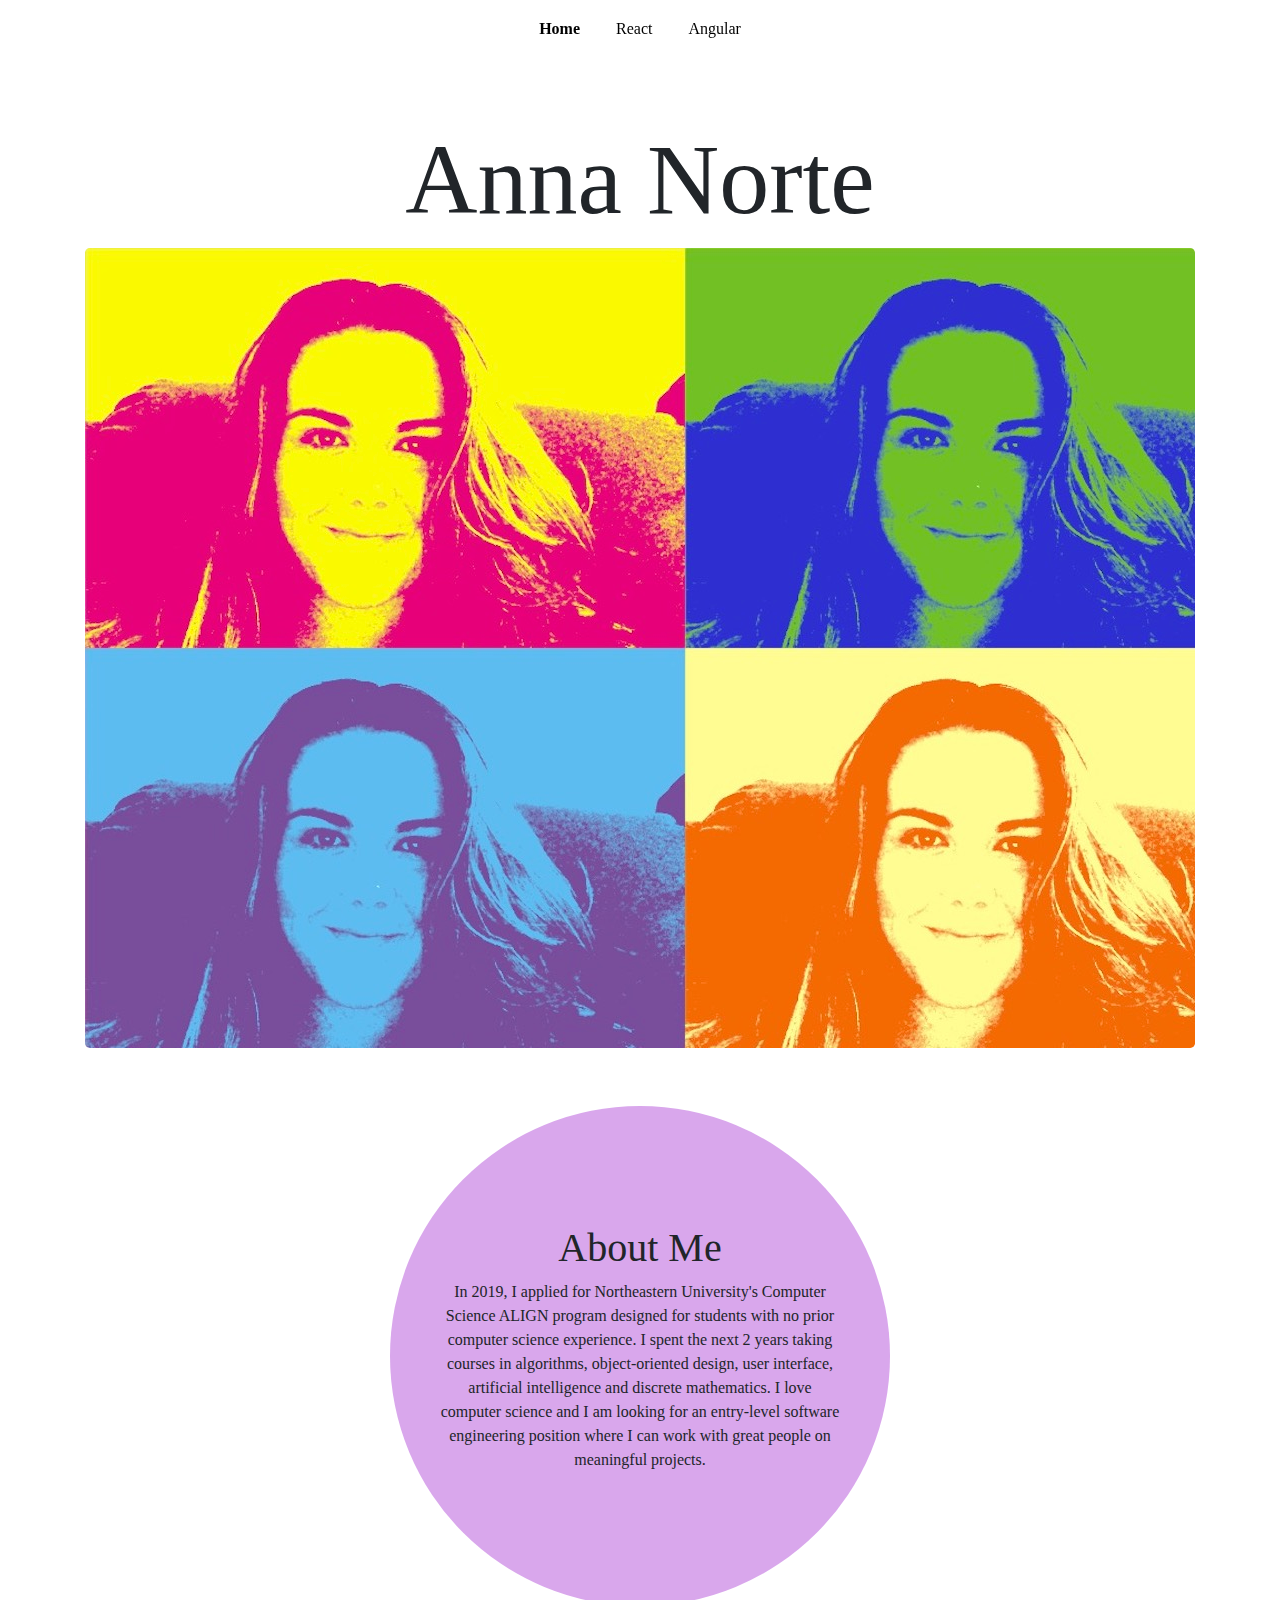
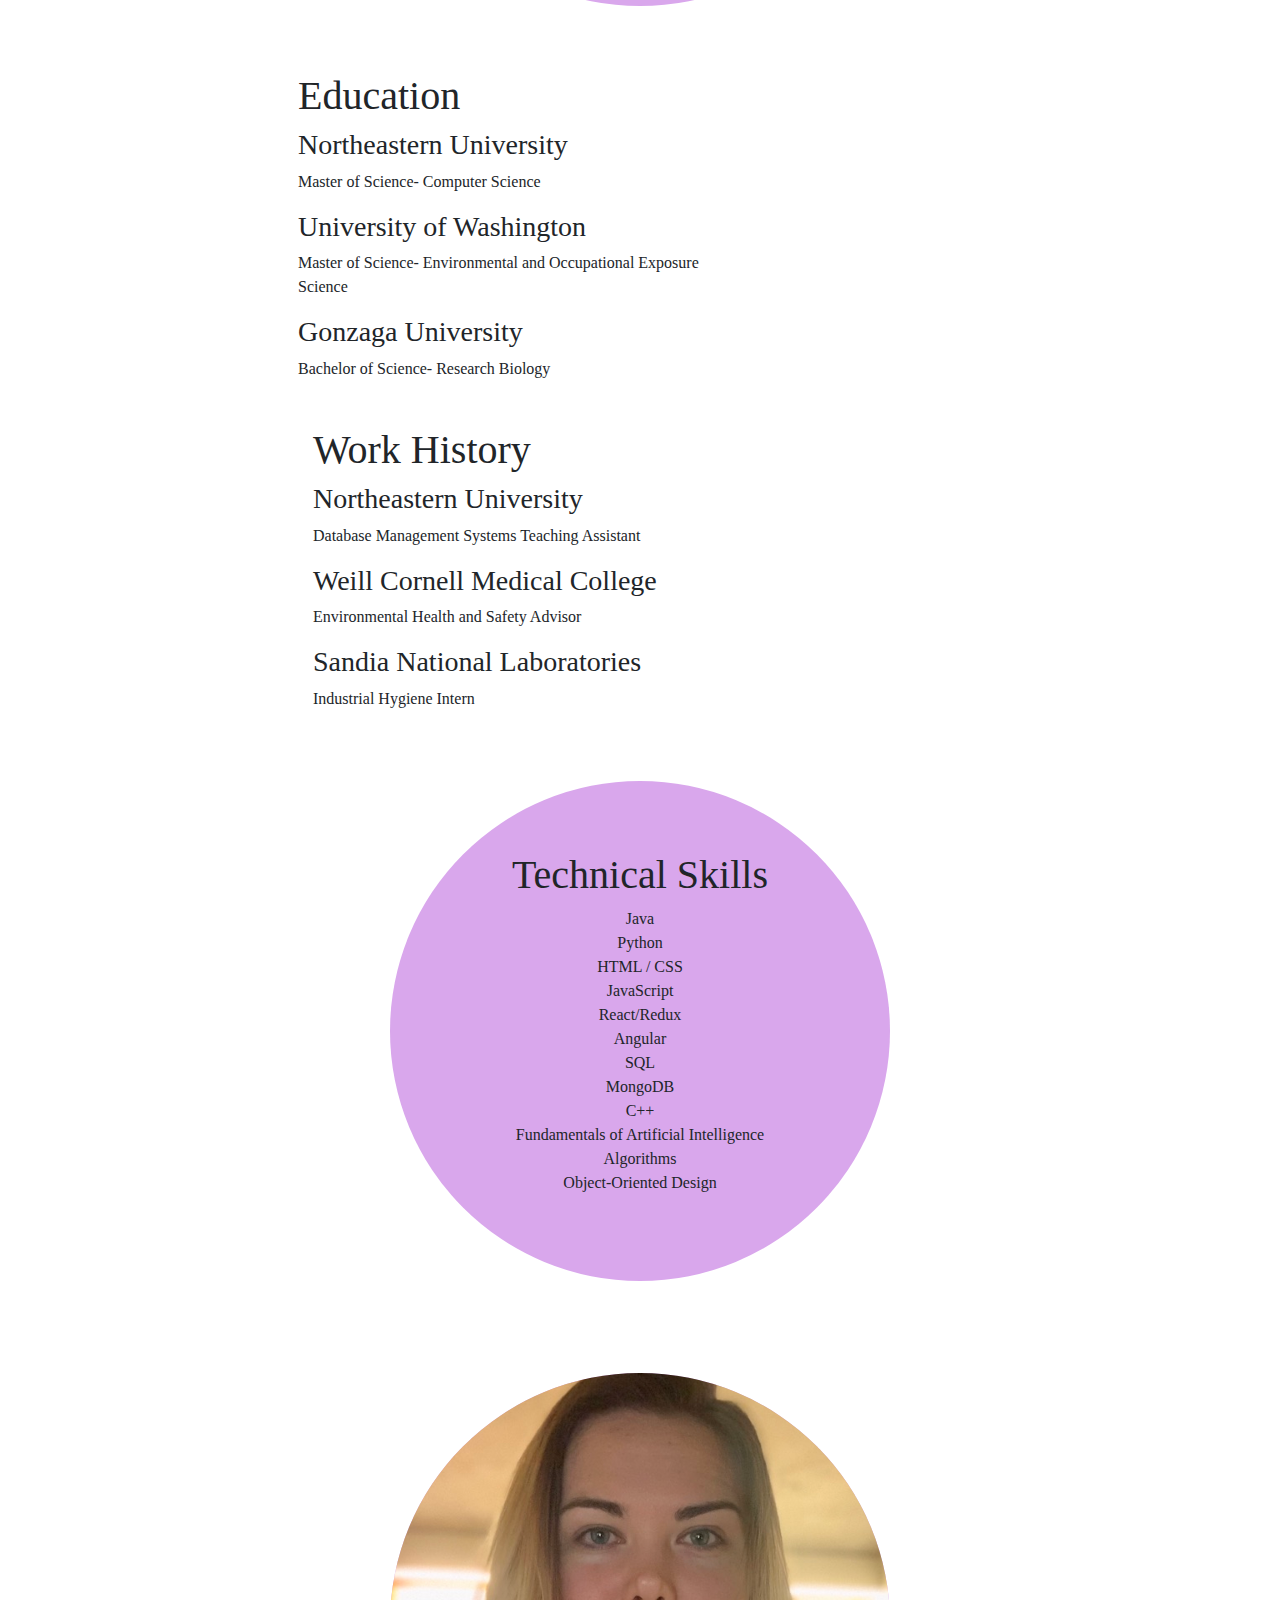
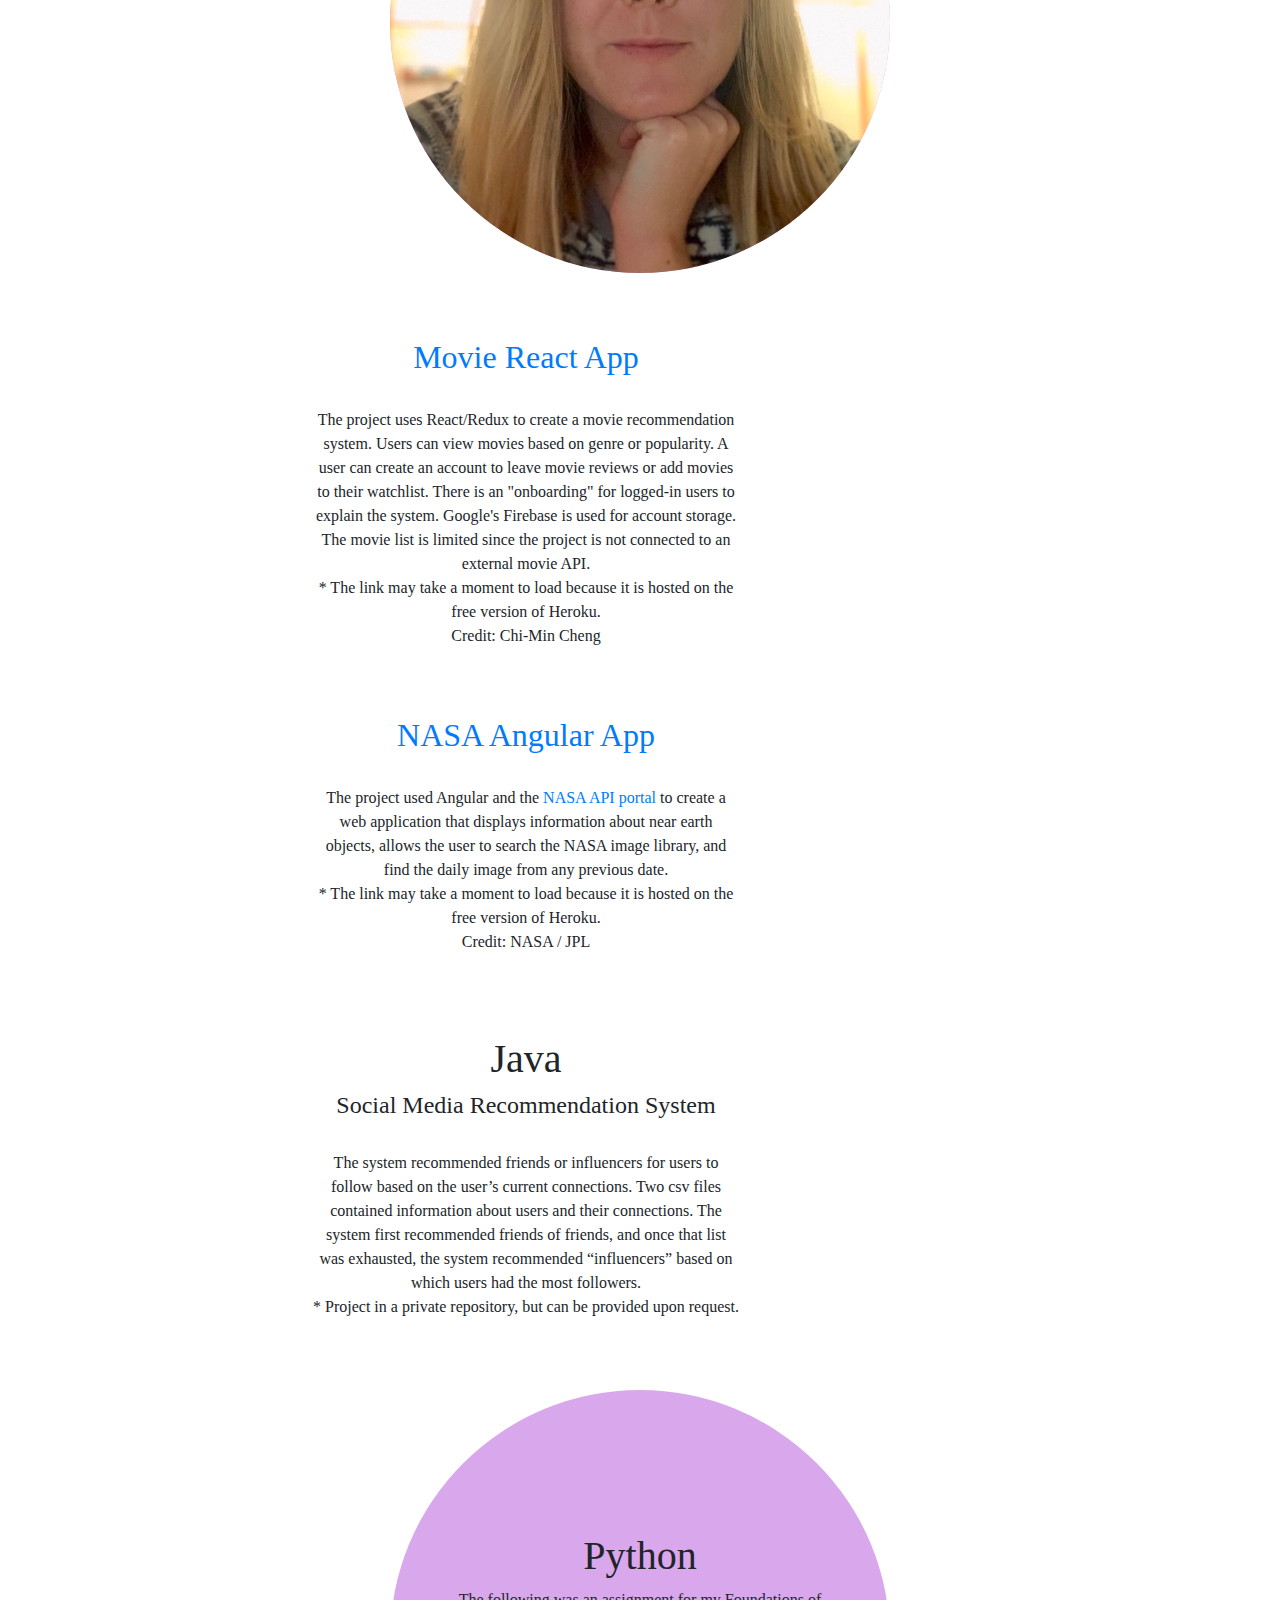
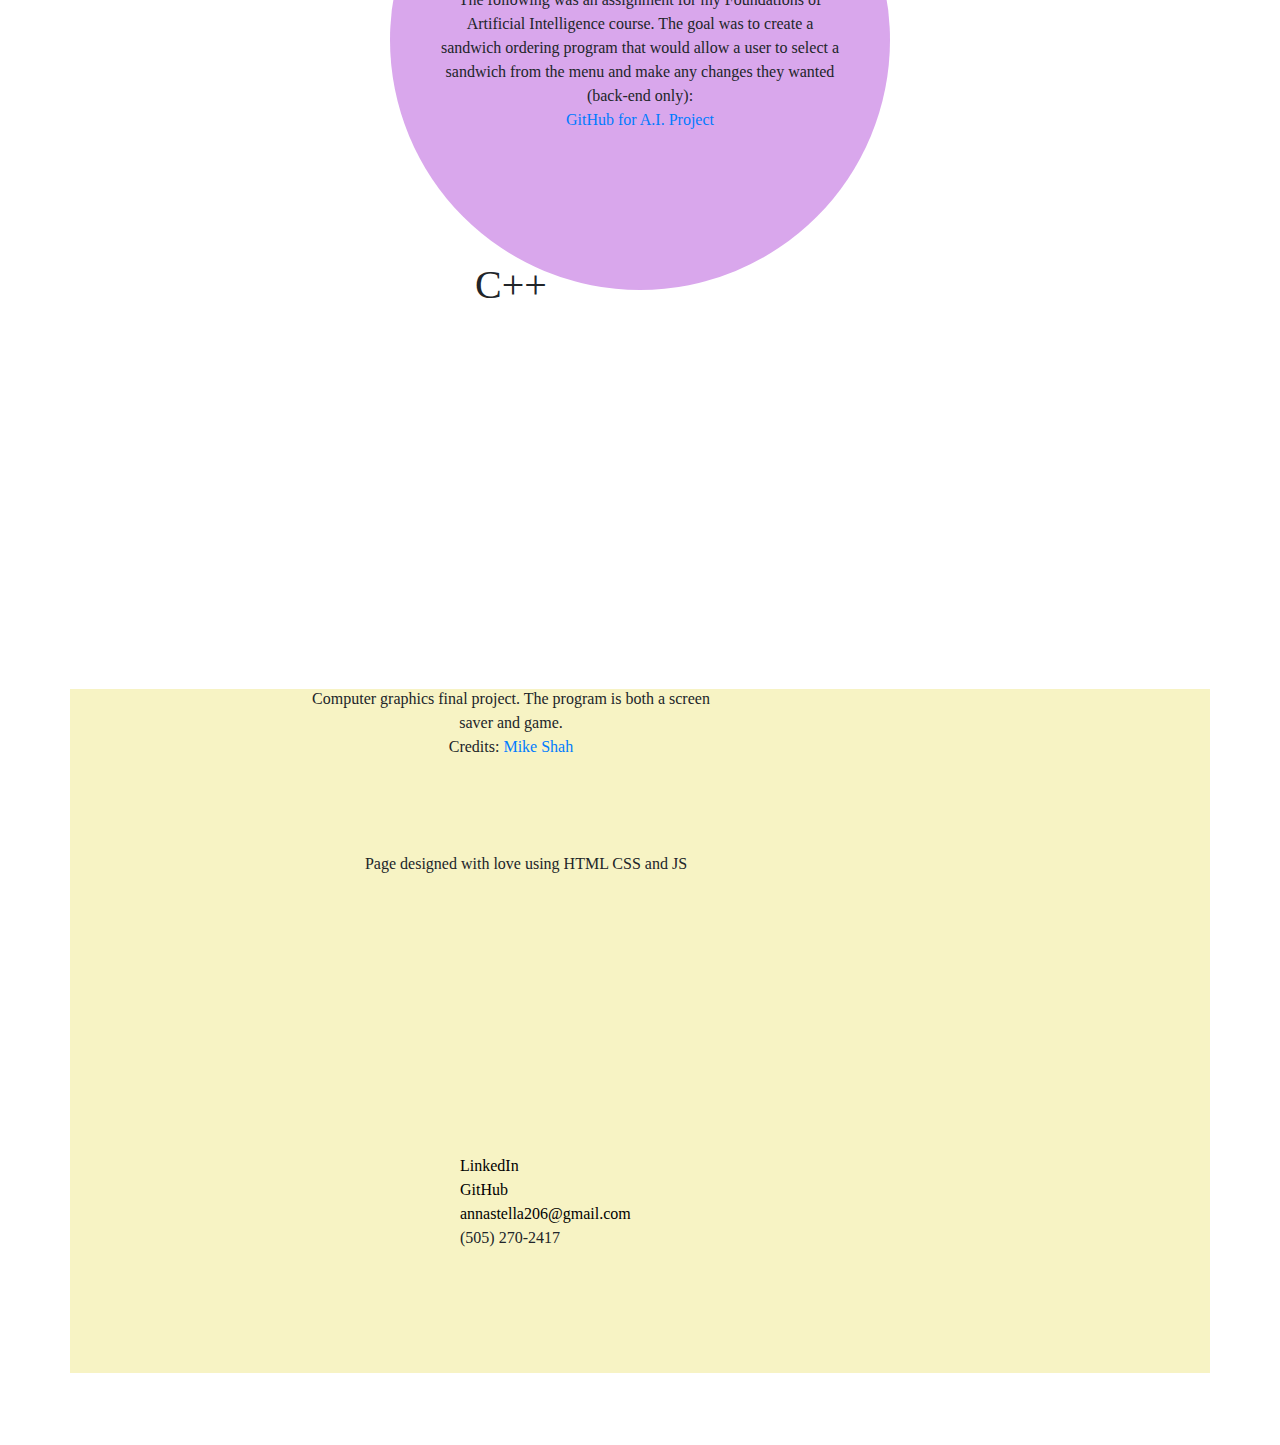
==== commit cd1b3e4e: "Add skills" ====
--- a/index.html
+++ b/index.html
@@ -109,8 +109,25 @@
                     </div>
                 </div>
                  <!-- ------------------------------------------------------------------------------------ -->
-                <div class="col-auto frame" style="background-color:white;">
-                    <img class="blue-logo" src="images/LOGO2.jpeg" style="height: 80%;"/>
+                <div class="col-auto frame blue">
+                    <!-- <img class="blue-logo" src="images/LOGO2.jpeg" style="height: 80%;"/> -->
+                    <div class="frame-text">
+                        <h1 style="text-align: center;">Technical Skills</h1>
+                        <p style="text-align: center;"> 
+                            Java <br/>
+                            Python <br/>
+                            HTML / CSS <br/>
+                            JavaScript <br/>
+                            React/Redux <br/>
+                            Angular <br/>
+                            SQL <br/>
+                            MongoDB <br/>
+                            C++ <br/>
+                            Fundamentals of Artificial Intelligence<br/>
+                            Algorithms <br/>
+                            Object-Oriented Design <br/>
+                        </p>
+                        </div>
                 </div>
             </div>
 
@@ -217,7 +234,7 @@
                        <p>
                            The following was an assignment for my Foundations of Artificial Intelligence course.
                            The goal was to create a sandwich ordering program that would allow a user to select a sandwich 
-                           from the menu and make any changes they wanted: <br/>
+                           from the menu and make any changes they wanted (back-end only): <br/>
                            <a href="https://github.com/annastella123/a.i.-sandwich-ordering" target="_blank">
                                 GitHub for A.I. Project
                             </a>
@@ -229,7 +246,7 @@
                     <div class="row frame-text">
                        <div class="col-12" style="text-align: center;">
                           <h1 style="text-align: center;">C++</h1><br/>
-                          <iframe class="video" width="450" height="315" src="https://www.youtube.com/embed/bwg5pQAIG7w" frameborder="0" allow="accelerometer; clipboard-write; encrypted-media; gyroscope; picture-in-picture" allowfullscreen></iframe>
+                          <iframe class="video" width="450" height="315" src="https://www.youtube.com/embed/bwg5pQAIG7w?rel=0" frameborder="0" allow="accelerometer; clipboard-write; encrypted-media; gyroscope; picture-in-picture" allowfullscreen></iframe>
                           <p style="text-align: center;"><br/>Computer graphics final project. 
                             The program is both a screen saver and game.<br/> Credits: <a href="https://github.com/MikeShah" target="_blank"> Mike Shah</a></p>
                        </div>
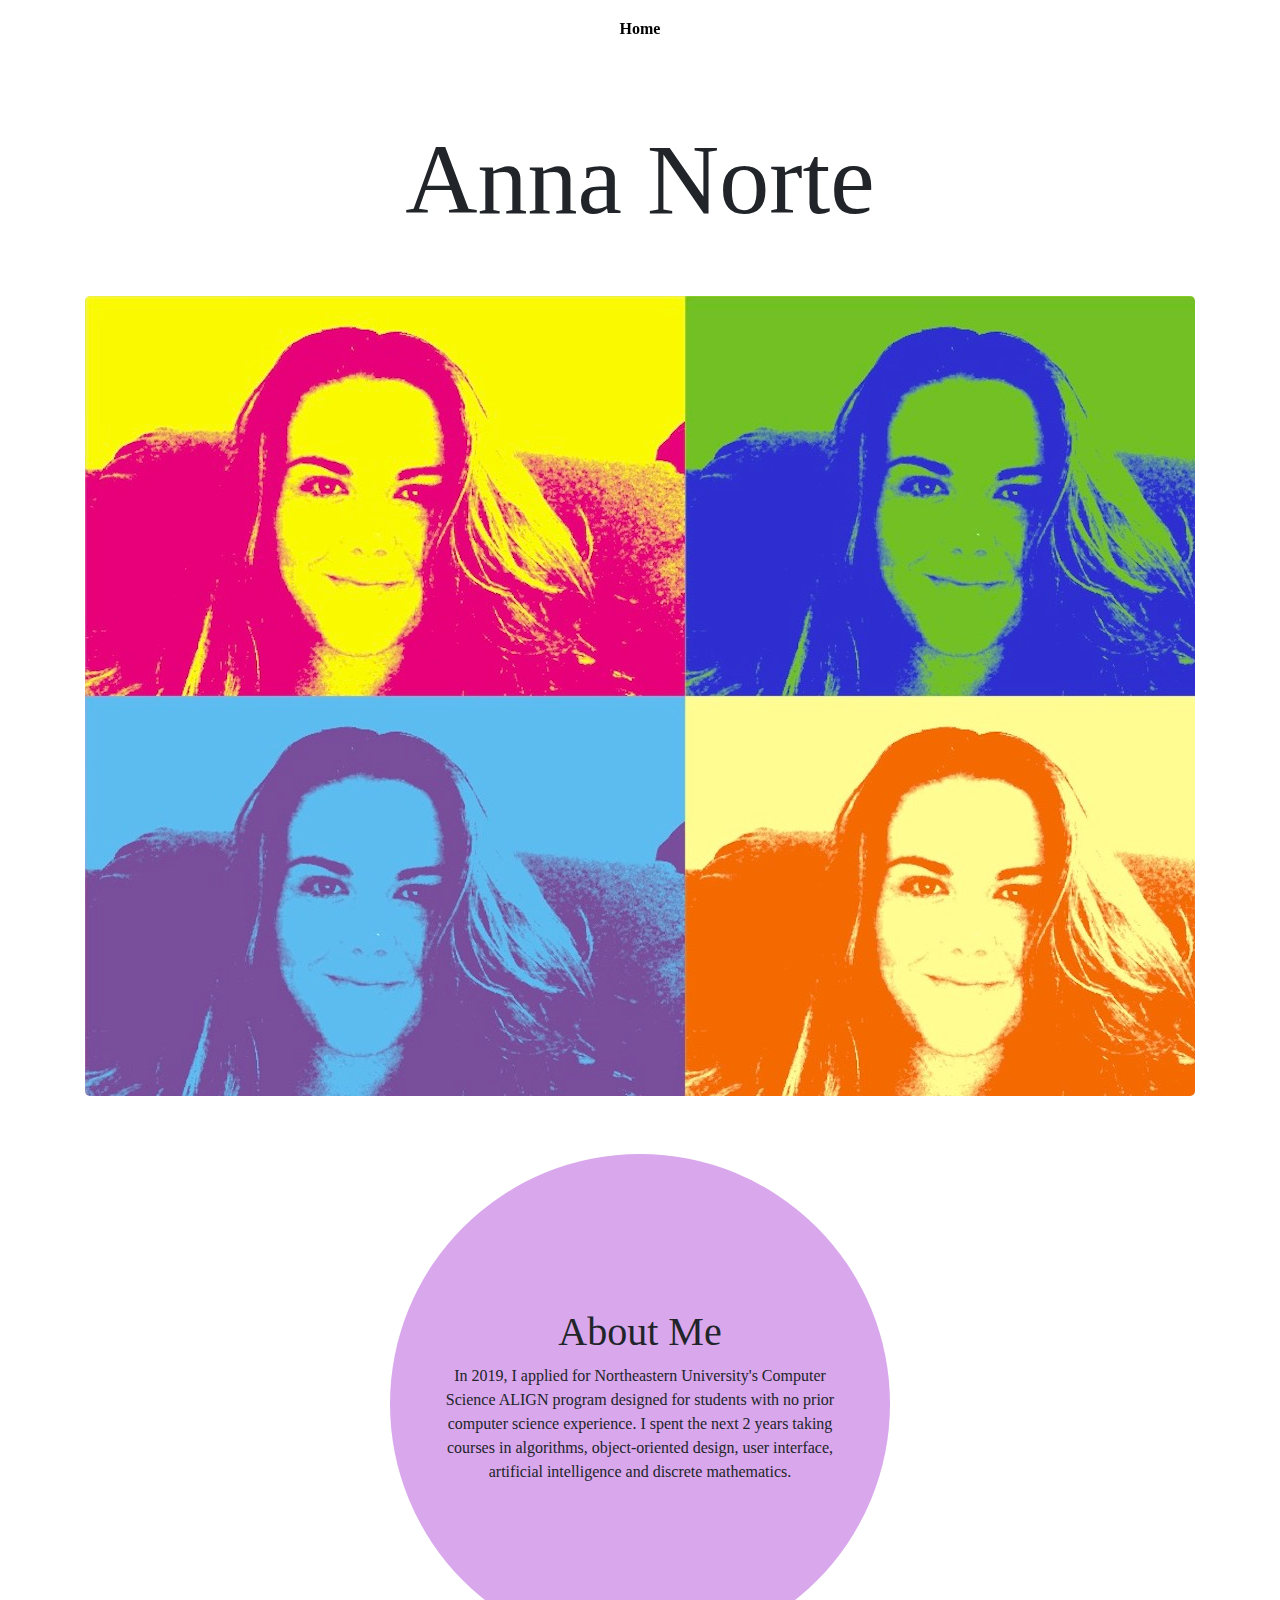
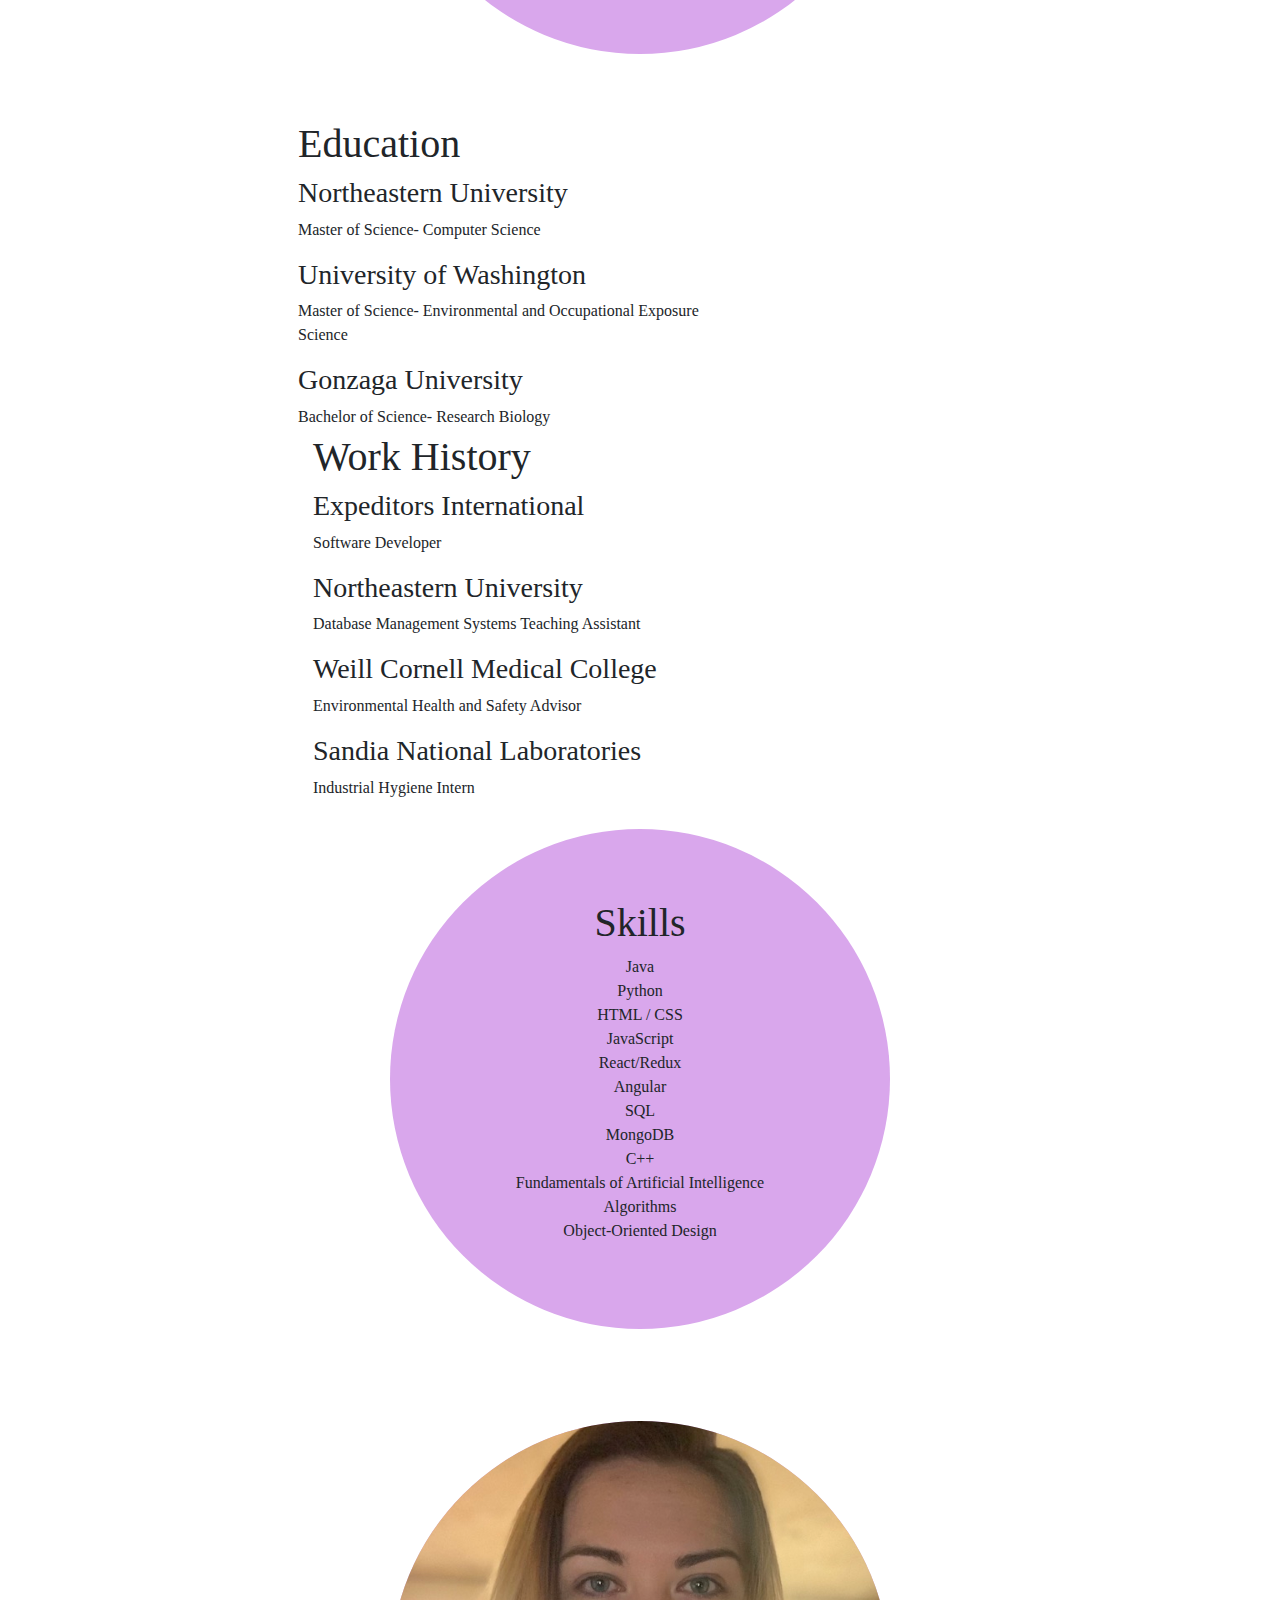
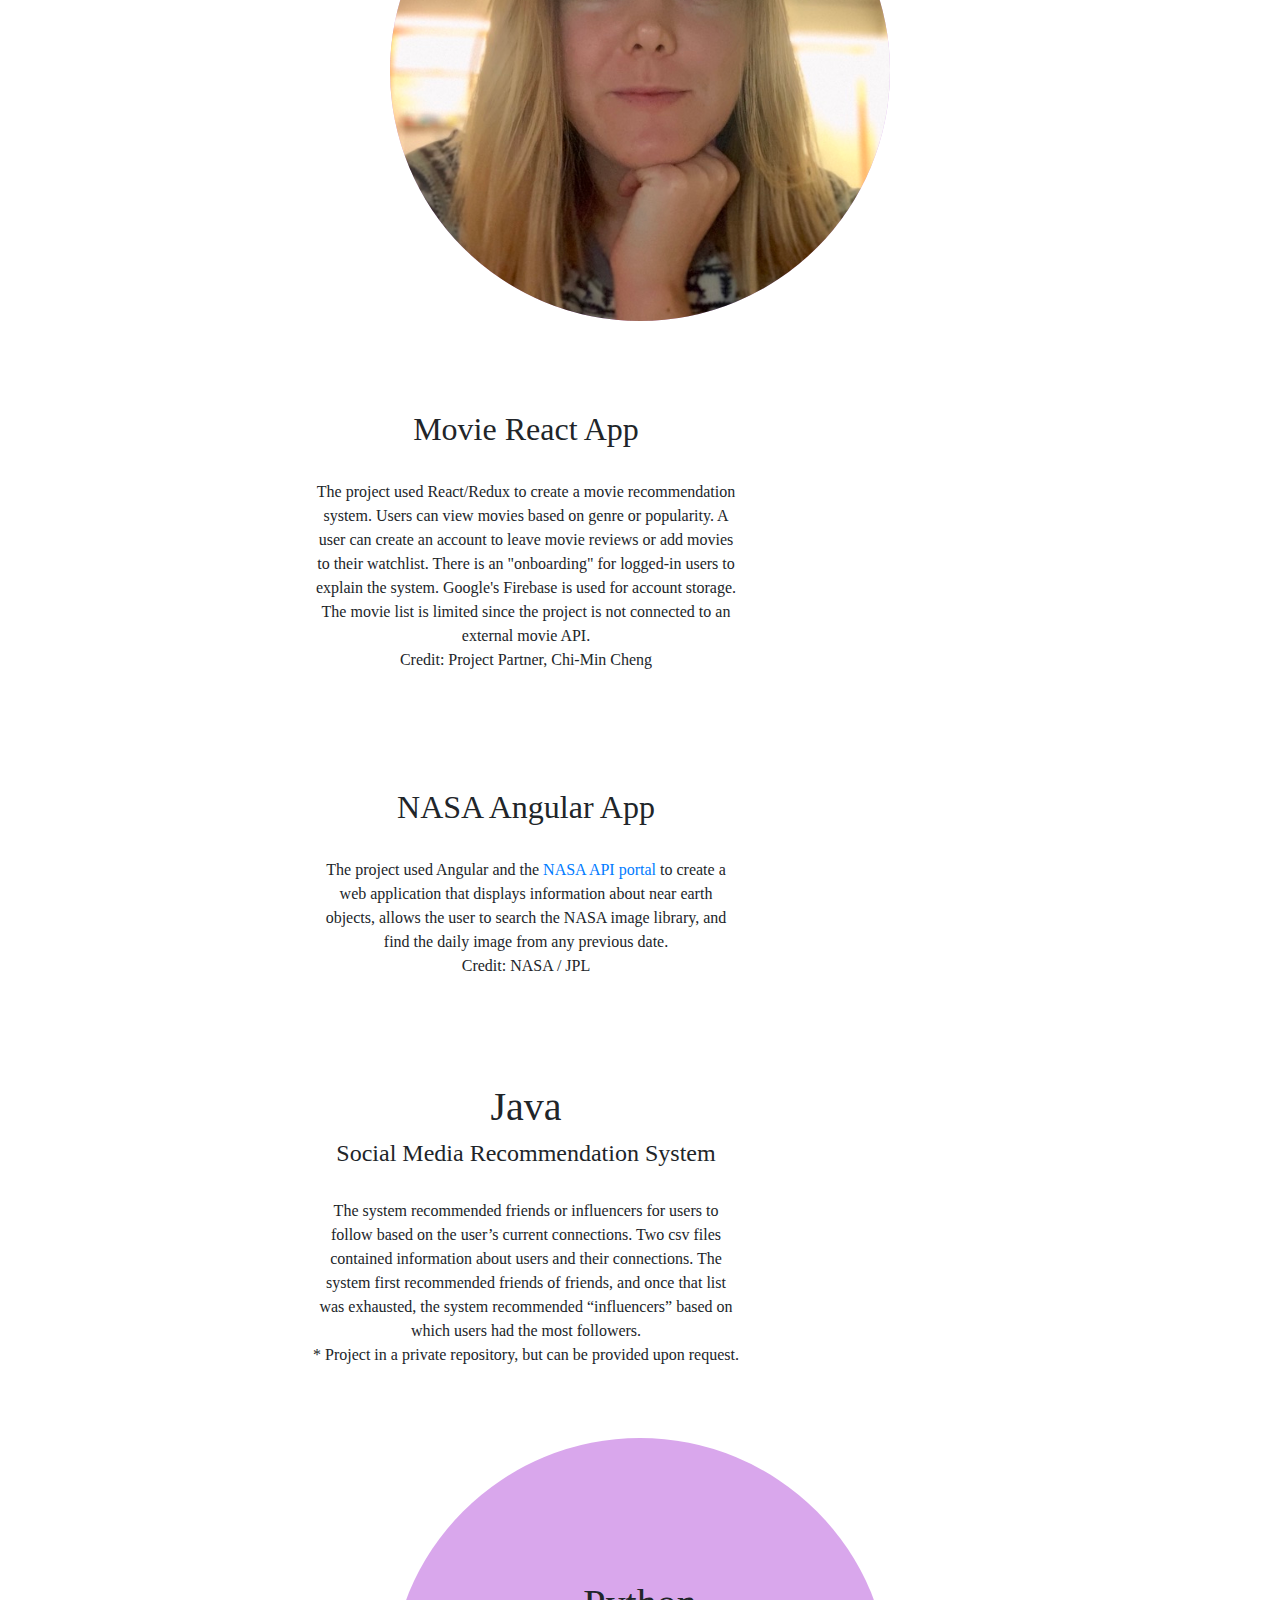
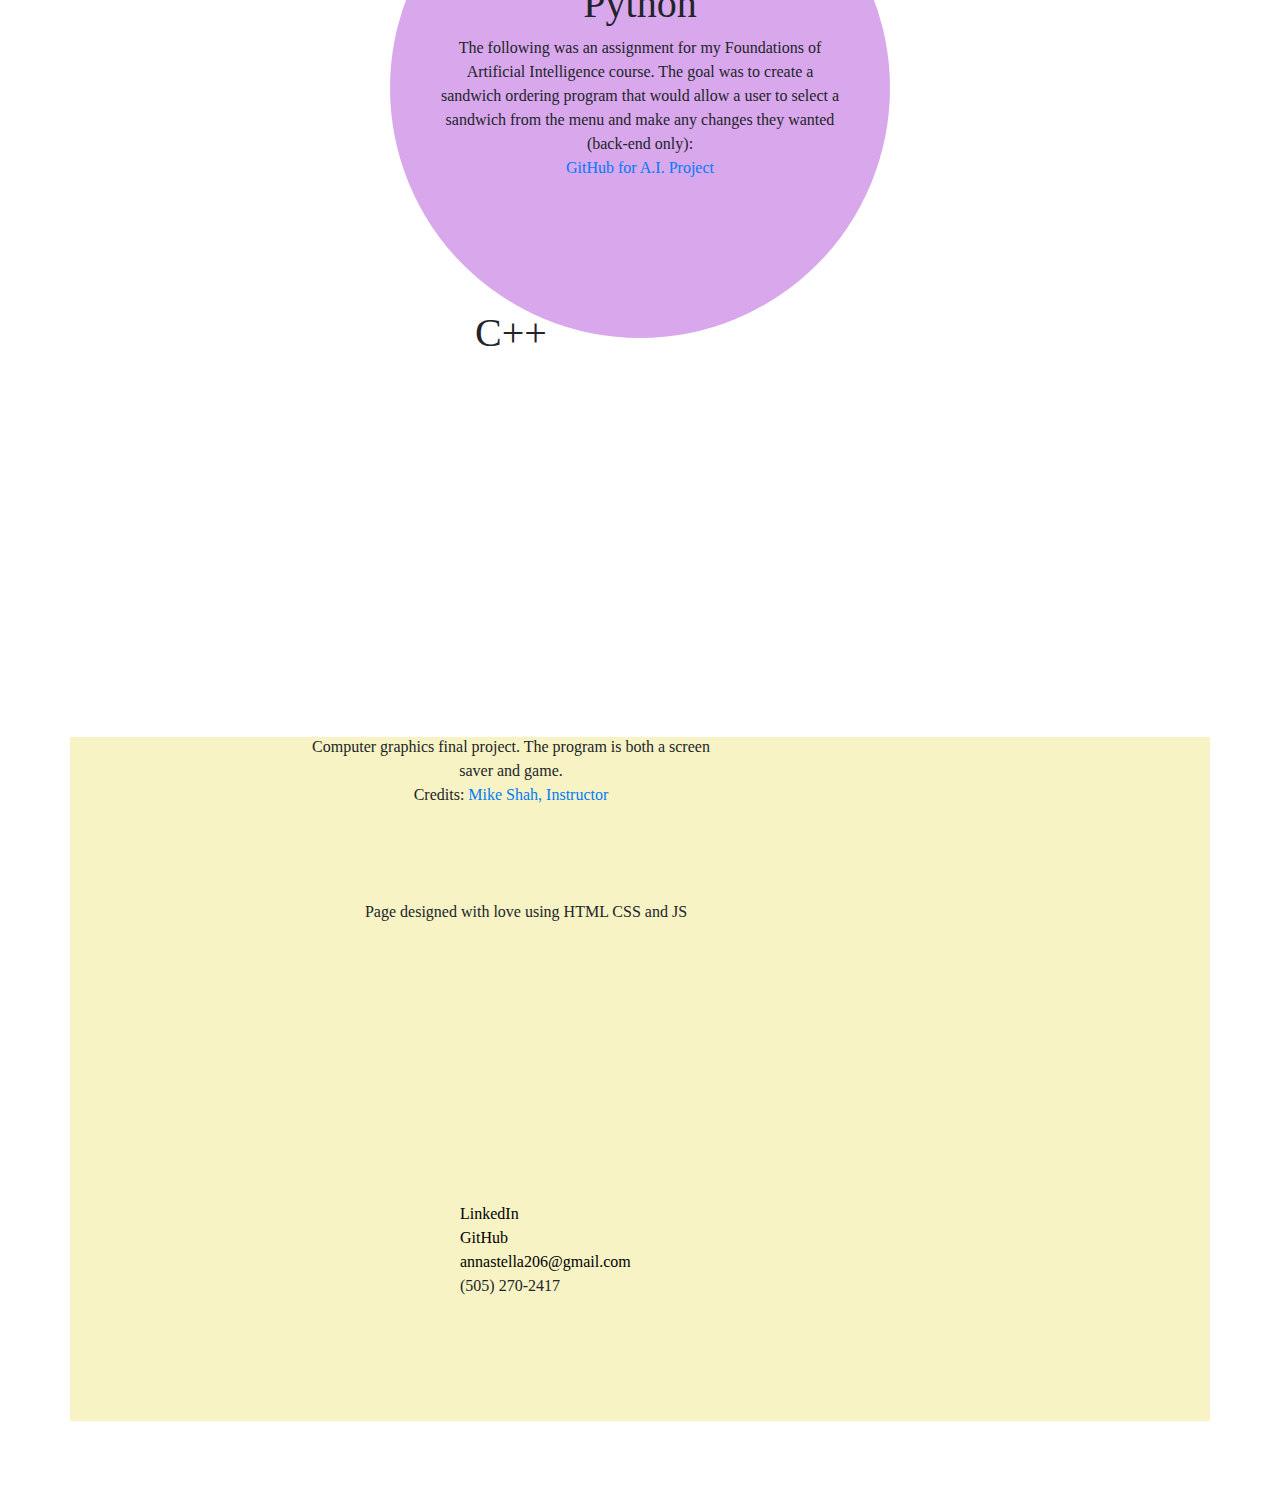
==== commit 0710f002: "Updates." ====
--- a/index.html
+++ b/index.html
@@ -28,16 +28,6 @@
                                 <div style="color: black;">Home</div>
                             </a>
                         </li>
-                        <li class="nav-item custom-nav-item">
-                            <a class="nav-link" href="https://react-quarantine-movies.herokuapp.com/" target="_blank">
-                                <div style="color: black;">React</div>
-                            </a>
-                        </li>
-                        <li class="nav-item custom-nav-item">
-                            <a class="nav-link" href="https://web-dev-nasa-project.herokuapp.com/" target="_blank">
-                                <div style="color: black;">Angular</div>
-                            </a>
-                        </li>
                     </ul>
                 </div>
             </nav>
@@ -45,7 +35,8 @@
         </header><br/><br/><br/><br/><br/>
 
         <div class="main container">
-            <h1 style="text-align: center; font-size: 100px;">Anna Norte</h1>
+            <h1 style="text-align: center; font-size: 100px;">Anna Norte</h1><br/><br/>
+
 
             <!-- Jumbotron with image ------------------------------------------------------------------------------- -->
             <div class="jumbotron"></div>
@@ -60,24 +51,10 @@
                     <p style="text-align: center;"> 
                         In 2019, I applied for Northeastern University's Computer Science ALIGN program 
                         designed for students with no prior computer science experience. I spent the next 2 years taking courses in algorithms, 
-                        object-oriented design, user interface, artificial intelligence and discrete mathematics. I love computer science and 
-                        I am looking for an entry-level software engineering position where I can work with great people on meaningful projects.
+                        object-oriented design, user interface, artificial intelligence and discrete mathematics.
                     </p>
                     </div>
                 </div>
-                <!-- <div class="col-lg-6 col-md-12 col-sm-12 the-flex post-it" style="background-color: rgb(168, 225, 252);">
-                    <div class="row frame-text">
-                        <div class="col-12" style="text-align: center;">
-                            <h1>About Me</h1>
-                            <h3>Northeastern University</h3>
-                            <p> abcdefghijklmnopqrstuvwxyzabcdefghi</p>
-                        </div>
-                    </div>
-                </div> -->
-                <!-- ------------------------------------------------------------------------------------ -->
-                <!-- <div class="col-auto frame" style="background-color:white;">
-                    <img src="images/LOGO2.jpeg" style="margin-top: 10%; margin-left: 5%; height: 80%;"/>
-                </div> -->
 
                 <div class="col-lg-6 col-md-12 col-sm-12 the-flex post-it teal">
                     <div class="row frame-text">
@@ -100,6 +77,8 @@
                 <div class="col-lg-6 col-md-12 col-sm-12 the-flex post-it pink">
                     <div class="col-12 frame-text">
                         <h1>Work History</h1>
+                        <h3>Expeditors International</h3>
+                        <p> Software Developer </p>
                         <h3>Northeastern University</h3>
                         <p> Database Management Systems Teaching Assistant </p>
                         <h3>Weill Cornell Medical College</h3>
@@ -112,7 +91,7 @@
                 <div class="col-auto frame blue">
                     <!-- <img class="blue-logo" src="images/LOGO2.jpeg" style="height: 80%;"/> -->
                     <div class="frame-text">
-                        <h1 style="text-align: center;">Technical Skills</h1>
+                        <h1 style="text-align: center;">Skills</h1>
                         <p style="text-align: center;"> 
                             Java <br/>
                             Python <br/>
@@ -156,24 +135,20 @@
                 <div class="col-auto frame">
                     <!-- <img class="anna" src="/anna_600.jpg"/> -->
                     <img class="anna" src="images/anna_600.jpg" alt="profile-image"/>
-                    <!-- <img src="LOGO2.jpeg" style="margin-top: 10%; margin-left: 7%; height: 80%;"/> -->
                 </div>
                 <!-- ------------------------------------------------------------------------------------ -->
                 <div class="col-lg-6 col-md-12 col-sm-12 the-flex post-it peach">
                     <div class="frame-text">
                        <div class="col-12" style="text-align: center;">
-                        <a class="react-link" href="https://react-quarantine-movies.herokuapp.com/" target="_blank">
                            <i class="fab fa-react fa-6x" style="color: rgb(63, 210, 236);"></i>
                            <h2>Movie React App</h2>
-                        </a>
-                        <p><br/>The project uses React/Redux to create a movie recommendation system. 
+                        <p><br/>The project used React/Redux to create a movie recommendation system.
                             Users can view movies based on genre or popularity.
                             A user can create an account to leave movie reviews or add movies to their watchlist. 
                             There is an "onboarding" for logged-in users to explain the system.
                             Google's Firebase is used for account storage. 
                             The movie list is limited since the project is not connected to an external movie API.
-                            <br/>* The link may take a moment to load because it is hosted on the free version of Heroku.
-                            <br/>Credit: Chi-Min Cheng
+                            <br/>Credit: Project Partner, Chi-Min Cheng
                         </p>
                        </div>
                      </div>
@@ -186,14 +161,11 @@
                 <div class="col-lg-6 col-md-12 col-sm-12 the-flex post-it lavender">
                     <div class="frame-text">
                        <div class="col-12" style="text-align: center;">
-                        <a class="angular-link" href="https://web-dev-nasa-project.herokuapp.com/" target="_blank">
                             <i class="fab fa-angular fa-6x" style="color:  rgb(211, 40, 63);"></i>
                             <h2>NASA Angular App</h2>
-                         </a>
                          <p><br/>The project used Angular and the <a href="https://api.nasa.gov/">NASA API portal</a> to create a web application 
                             that displays information about near earth objects, allows the user to search the NASA image library, 
                             and find the daily image from any previous date.
-                            <br/>* The link may take a moment to load because it is hosted on the free version of Heroku.
                             <br/>Credit: NASA / JPL
                         </p>
                        </div>
@@ -248,7 +220,7 @@
                           <h1 style="text-align: center;">C++</h1><br/>
                           <iframe class="video" width="450" height="315" src="https://www.youtube.com/embed/bwg5pQAIG7w?rel=0" frameborder="0" allow="accelerometer; clipboard-write; encrypted-media; gyroscope; picture-in-picture" allowfullscreen></iframe>
                           <p style="text-align: center;"><br/>Computer graphics final project. 
-                            The program is both a screen saver and game.<br/> Credits: <a href="https://github.com/MikeShah" target="_blank"> Mike Shah</a></p>
+                            The program is both a screen saver and game.<br/> Credits: <a href="https://github.com/MikeShah" target="_blank"> Mike Shah, Instructor</a></p>
                        </div>
                    </div>
                   </div>
@@ -305,7 +277,6 @@
                     </div>
                     </div>
                 </div>
-
             </div>
             </div>
         </div>
@@ -324,4 +295,4 @@
         <script src="https://code.jquery.com/jquery-3.4.1.slim.min.js" integrity="sha384-J6qa4849blE2+poT4WnyKhv5vZF5SrPo0iEjwBvKU7imGFAV0wwj1yYfoRSJoZ+n" crossorigin="anonymous"></script>
         <script src="https://cdn.jsdelivr.net/npm/popper.js@1.16.0/dist/umd/popper.min.js" integrity="sha384-Q6E9RHvbIyZFJoft+2mJbHaEWldlvI9IOYy5n3zV9zzTtmI3UksdQRVvoxMfooAo" crossorigin="anonymous"></script>
         <script src="https://stackpath.bootstrapcdn.com/bootstrap/4.4.1/js/bootstrap.min.js" integrity="sha384-wfSDF2E50Y2D1uUdj0O3uMBJnjuUD4Ih7YwaYd1iqfktj0Uod8GCExl3Og8ifwB6" crossorigin="anonymous"></script>
-    </body>+    </body>
